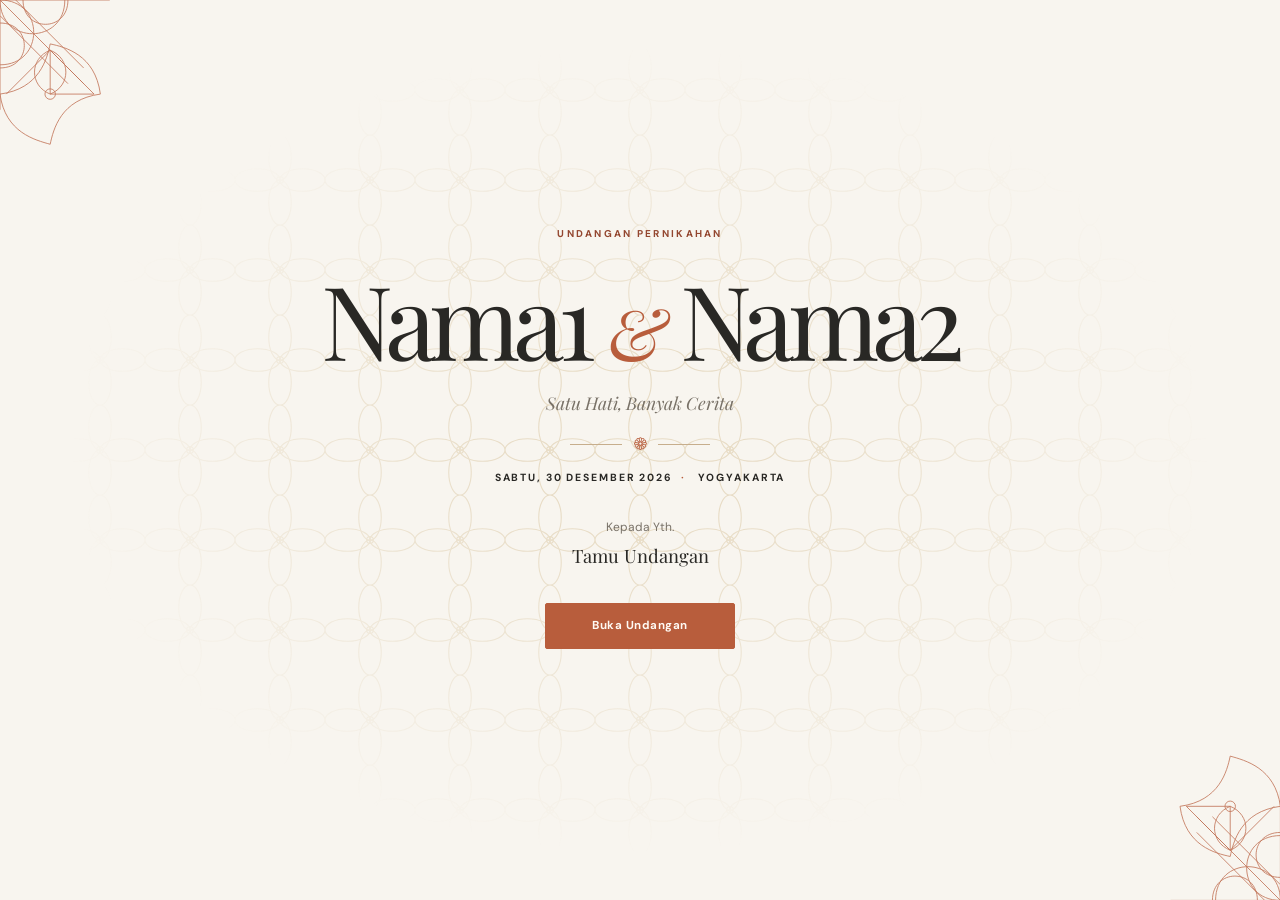
==== main.html @ 9cc74a47 "feat: add cover section layout and styling" ====
<html lang="en">
<head>
    <meta charset="UTF-8">
    <meta name="viewport" content="width=device-width, initial-scale=1.0">
    <title>Nama1 & Nama2 | Undangan Pernikahan</title>

    <link rel="preconnect" href="https://fonts.googleapis.com">
    <link rel="preconnect" href="https://fonts.gstatic.com" crossorigin>
    <link href="https://fonts.googleapis.com/css2?family=DM+Sans:wght@400;500;600;700&family=Playfair+Display:ital,wght@0,400;0,500;0,600;1,400;1,500&display=swap" rel="stylesheet">

    <link href="https://cdn.jsdelivr.net/npm/bootstrap@5.3.3/dist/css/bootstrap.min.css" rel="stylesheet">
    <link href="https://cdn.jsdelivr.net/npm/bootstrap-icons@1.11.3/font/bootstrap-icons.min.css" rel="stylesheet">
    <link href="style.css" rel="stylesheet">
</head>
<body>


    <section class="invitation-cover" id="invitation-cover">
        <div class="cover-bg-fade"></div>
        <span class="cover-ornament cover-ornament--tl"></span>
        <span class="cover-ornament cover-ornament--br"></span>

        <div class="cover-content container text-center">
            <p class="eyebrow cover-eyebrow">UNDANGAN PERNIKAHAN</p>
            <h1 class="cover-title" id="cover-title">Nama1 <span>&amp;</span> Nama2</h1>
            <p class="cover-subtitle">Satu Hati, Banyak Cerita</p>
            <div class="cover-rule"><span></span><i class="bi bi-flower1"></i><span></span></div>
            <p class="cover-date">SABTU, 30 DESEMBER 2026<span>·</span> YOGYAKARTA</p>

            <div class="guest-greeting">
                <span>Kepada Yth.</span>
                <strong id="guest-name">Tamu Undangan</strong>
            </div>
            <button class="btn btn-terracotta btn-open" id="open-invitation" type="button">
                Buka Undangan 
            </button>
        </div>

    </section>


























    
    <script src="https://cdn.jsdelivr.net/npm/bootstrap@5.3.3/dist/js/bootstrap.bundle.min.js"></script>
    <script src="script.js"></script>
</body>
</html>
---- style.css ----
:root {
  --ivory: #f8f5ef;
  --paper: #f1eae0;
  --sand: #dccbb3;
  --sand-dark: #c7ae8c;
  --terracotta: #b85d3c;
  --terracotta-dark: #93462f;
  --olive: #56634b;
  --olive-dark: #344337;
  --charcoal: #292825;
  --muted: #787167;
  --line: rgba(63, 52, 41, .18);
  --serif: "Playfair Display", Georgia, serif;
  --sans: "DM Sans", Arial, sans-serif;
  --page-gutter: clamp(1.25rem, 5vw, 5.5rem);
  --section-space: clamp(5rem, 9vw, 9rem);
  --ease: cubic-bezier(.22, .61, .36, 1);
}


*, *::before, *::after { 
    box-sizing: border-box; 
    margin: 0; 
}

html { 
    scroll-behavior: smooth; 
    scroll-padding-top: 92px; 
}

body { 
    background: var(--ivory); 
    color: var(--charcoal); 
    font-family: var(--sans); 
    font-size: 15px; 
    line-height: 1.7; 
    -webkit-font-smoothing: antialiased; 
    /* overflow: hidden; */
}

img { 
    display: block; 
    max-width: 100%; 
}

a { 
    color: inherit; 
}

button, input, select, textarea { 
    font: inherit; 
}

::selection { 
    background: var(--terracotta); 
    color: white; 
    /* #f6f1e7 */
}

.skip-link { 
    position: fixed; 
    z-index: 9999; 
    top: 8px; 
    left: 8px; 
    padding: .6rem 1rem; 
    background: var(--charcoal); 
    color: #fff; 
    transform: translateY(-150%); 
}

.skip-link:focus { 
    transform: translateY(0); 
}





/* Shared typography and small details */
.eyebrow { 
    display: flex; 
    align-items: center; 
    gap: .7rem; 
    margin: 0 0 1.25rem; 
    color: var(--terracotta-dark); 
    font-size: .63rem; 
    font-weight: 700; 
    letter-spacing: .19em; 
    line-height: 1.5; 
}



/* ========== hiasan ========== */
.cover-bg-fade {
  position: absolute;
  top: 5%;
  left: 5%;
  width: 90%;
  height: 90%;

  background-image: url("data:image/svg+xml,%3Csvg xmlns='http://www.w3.org/2000/svg' width='80' height='80' fill='none' stroke='%23B8924A' stroke-width='1'%3E%3Cellipse cx='40' cy='20' rx='10' ry='20'/%3E%3Cellipse cx='40' cy='60' rx='10' ry='20'/%3E%3Cellipse cx='20' cy='40' rx='20' ry='10'/%3E%3Cellipse cx='60' cy='40' rx='20' ry='10'/%3E%3Ccircle cx='40' cy='40' r='3'/%3E%3C/svg%3E");
  background-repeat: repeat;       
  background-size: 90px auto;     
  background-position: center;
  
  opacity: 0.25;                  

  -webkit-mask-image: radial-gradient(ellipse farthest-side at center, black 20%, rgba(0, 0, 0, 0.7) 50%, transparent 100%);
  mask-image: radial-gradient(ellipse farthest-side at center, black 20%, rgba(0, 0, 0, 0.7) 50%, transparent 100%);

  pointer-events: none;
  z-index: 0;
}

.cover-ornament { 
    position: absolute; 
    width: clamp(120px, 18vw, 250px); 
    aspect-ratio: 1; opacity: .83;
    pointer-events: none; 
    background-image: url("data:image/svg+xml,%3Csvg xmlns='http://www.w3.org/2000/svg' width='220' height='220' viewBox='0 0 220 220' fill='none' stroke='%23b85d3c' stroke-width='.8'%3E%3Cpath d='M0 0h105M0 0v105M0 0c0 43 62 43 62 0M0 0c43 0 43 62 0 62M0 22c31 0 31 43 0 43M22 0c0 31 43 31 43 0M0 0l80 80M15 0l65 65M0 15l65 65'/%3E%3Cpath d='M0 90c38-5 45-34 48-48 14 3 43 10 48 48-38 5-45 34-48 48C34 134 5 127 0 90Z'/%3E%3Cpath d='M48 48v42M48 90h42M48 48l42 42M48 48L6 90M48 48c-20 8-20 34 0 42 20-8 20-34 0-42Z'/%3E%3Ccircle cx='48' cy='90' r='5'/%3E%3C/svg%3E"); 
    background-repeat: no-repeat; 
    background-size: contain; 
}

.cover-ornament--tl { 
    top: 0; 
    left: 0; 
}

.cover-ornament--br { 
    right: 0; 
    bottom: 0; 
    transform: rotate(180deg); 
}



/* =========== Cover ==========  */
.invitation-cover { 
    position: fixed; 
    z-index: 2000; 
    inset: 0; 
    display: flex; 
    flex-direction: column; 
    justify-content: center; 
    min-height: 100svh; 
    padding: 4rem 1.5rem 5.5rem; 
    overflow: hidden; 
    background: var(--ivory); 
    transition: opacity .85s var(--ease), visibility .85s var(--ease), transform 1s var(--ease); 
}

.invitation-cover.leaving { 
    opacity: 0; 
    visibility: hidden; 
    transform: scale(1.025); 
    pointer-events: none; 
}

.cover-content { 
    position: relative; 
    z-index: 2; 
    max-width: 760px; 
    animation: cover-arrive 1s var(--ease) both; 
}

@keyframes cover-arrive { 
    from { 
        opacity: 0; 
        transform: translateY(18px); 
    } to { 
        opacity: 1; 
        transform: translateY(0); 
    } 
}

.cover-eyebrow { 
    justify-content: center; 
    margin-bottom: 1.6rem; 
    font-size: .62rem; 
    letter-spacing: .23em; 
}

.cover-title { 
    margin: 0; 
    color: var(--charcoal); 
    font-family: var(--serif); 
    font-size: clamp(3.3rem, 8vw, 6.6rem); 
    font-weight: 400; 
    letter-spacing: -.065em; 
    line-height: 1.02; 
}

.cover-title span { 
    color: var(--terracotta); 
    font-size: .7em; 
    font-style: italic; 
}

.cover-subtitle { 
    margin: 1.05rem 0 1.25rem; 
    color: var(--muted); 
    font-family: var(--serif); 
    font-size: 1.1rem; 
    font-style: italic; 
}

.cover-rule { 
    display: flex; 
    align-items: center; 
    justify-content: center; 
    gap: .7rem; 
    margin-bottom: 1.1rem; 
    color: var(--terracotta); 
}

.cover-rule span { 
    width: 3.25rem; 
    height: 1px; 
    background: var(--sand-dark); 
}

.cover-rule i { 
    font-size: .8rem; 
    font-style: normal; 
}

.cover-date { 
    margin-bottom: 1.9rem; 
    color: var(--charcoal); 
    font-size: .65rem; 
    font-weight: 700; 
    letter-spacing: .18em; 
}

.cover-date span { 
    margin-inline: .5rem; 
    color: var(--terracotta); 
}

.guest-greeting { 
    display: flex; 
    flex-direction: column; 
    gap: .15rem; 
    margin-bottom: 2rem; 
    color: var(--muted); 
    font-size: .75rem; 
}

.guest-greeting strong { 
    color: var(--charcoal); 
    font-family: var(--serif); 
    font-size: 1.15rem; 
    font-weight: 400; 
}

.btn-terracotta { 
    border: 1px solid var(--terracotta); 
    border-radius: 2px; 
    padding: .85rem 1.35rem; 
    background: var(--terracotta); 
    color: #fffaf4; font-size: .72rem; 
    font-weight: 700; letter-spacing: .045em; 
    transition: background .25s ease, border-color .25s ease, transform .25s ease; 
}

.btn-terracotta:hover, .btn-terracotta:focus-visible { 
    border-color: var(--terracotta-dark); 
    background: var(--terracotta-dark); 
    color: #fff; 
    transform: translateY(-2px); 
}

.btn-open { 
    min-width: 190px; 
}
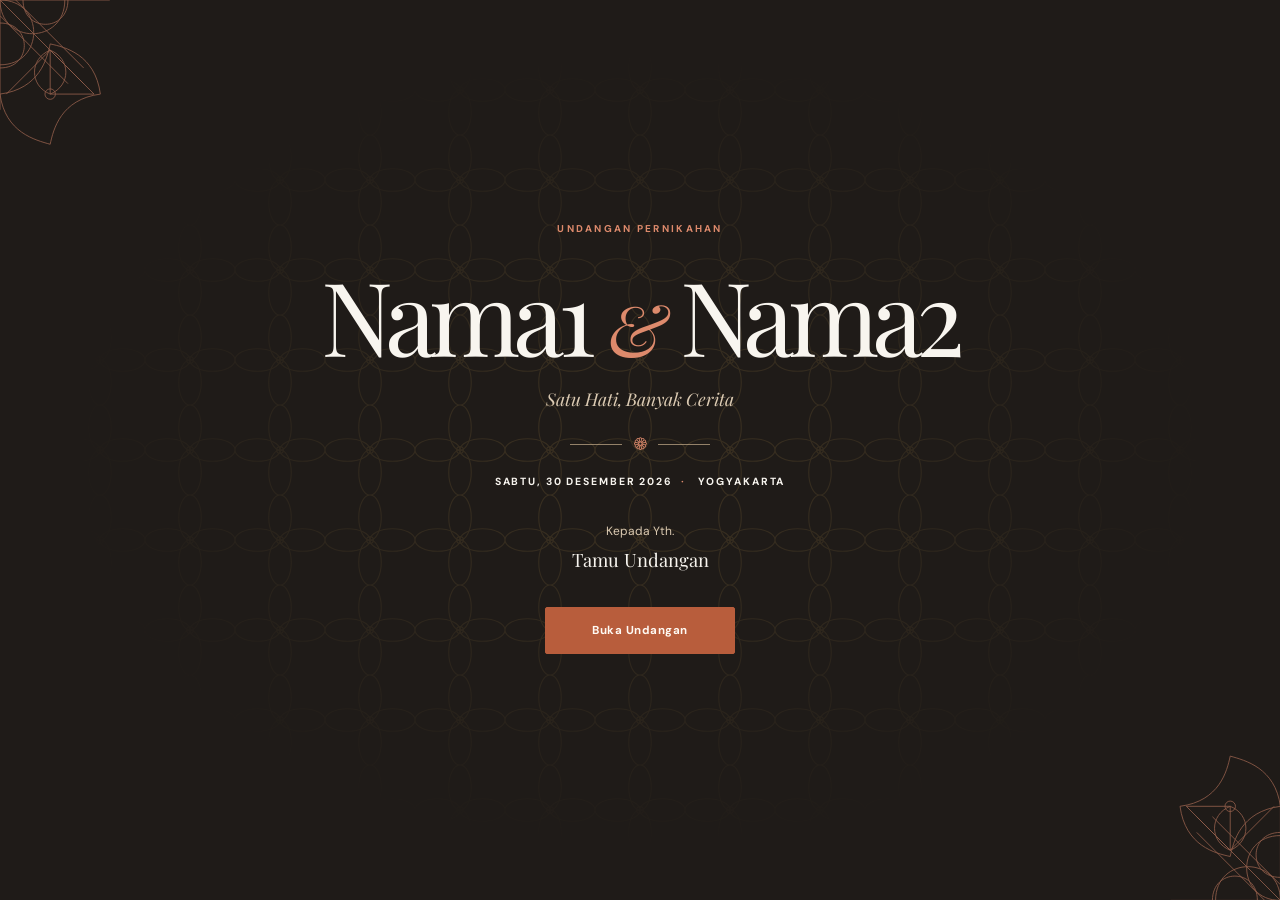
==== commit 88590bdb: "style(cover): update color scheme to dark brown and fix contrast" ====
--- a/main.html
+++ b/main.html
@@ -1,4 +1,5 @@
-<html lang="en">
+<!DOCTYPE html>
+<html lang="id">
 <head>
     <meta charset="UTF-8">
     <meta name="viewport" content="width=device-width, initial-scale=1.0">
@@ -32,7 +33,7 @@
                 <strong id="guest-name">Tamu Undangan</strong>
             </div>
             <button class="btn btn-terracotta btn-open" id="open-invitation" type="button">
-                Buka Undangan 
+                Buka Undangan
             </button>
         </div>
 
@@ -41,29 +42,6 @@
 
 
 
-
-
-
-
-
-
-
-
-
-
-
-
-
-
-
-
-
-
-
-
-
-
-    
     <script src="https://cdn.jsdelivr.net/npm/bootstrap@5.3.3/dist/js/bootstrap.bundle.min.js"></script>
     <script src="script.js"></script>
 </body>
--- a/style.css
+++ b/style.css
@@ -5,11 +5,14 @@
   --sand-dark: #c7ae8c;
   --terracotta: #b85d3c;
   --terracotta-dark: #93462f;
+  --terracotta-soft: #dd8a6c;
   --olive: #56634b;
   --olive-dark: #344337;
   --charcoal: #292825;
   --muted: #787167;
   --line: rgba(63, 52, 41, .18);
+  --cocoa: #1f1b18;              
+
   --serif: "Playfair Display", Georgia, serif;
   --sans: "DM Sans", Arial, sans-serif;
   --page-gutter: clamp(1.25rem, 5vw, 5.5rem);
@@ -57,26 +60,11 @@
     /* #f6f1e7 */
 }
 
-.skip-link { 
-    position: fixed; 
-    z-index: 9999; 
-    top: 8px; 
-    left: 8px; 
-    padding: .6rem 1rem; 
-    background: var(--charcoal); 
-    color: #fff; 
-    transform: translateY(-150%); 
-}
-
-.skip-link:focus { 
-    transform: translateY(0); 
-}
-
-
-
-
-
-/* Shared typography and small details */
+
+
+
+
+
 .eyebrow { 
     display: flex; 
     align-items: center; 
@@ -89,9 +77,7 @@
     line-height: 1.5; 
 }
 
-
-
-/* ========== hiasan ========== */
+/* =============== hiasan =============== */
 .cover-bg-fade {
   position: absolute;
   top: 5%;
@@ -104,7 +90,7 @@
   background-size: 90px auto;     
   background-position: center;
   
-  opacity: 0.25;                  
+  opacity: 0.16;
 
   -webkit-mask-image: radial-gradient(ellipse farthest-side at center, black 20%, rgba(0, 0, 0, 0.7) 50%, transparent 100%);
   mask-image: radial-gradient(ellipse farthest-side at center, black 20%, rgba(0, 0, 0, 0.7) 50%, transparent 100%);
@@ -116,9 +102,10 @@
 .cover-ornament { 
     position: absolute; 
     width: clamp(120px, 18vw, 250px); 
-    aspect-ratio: 1; opacity: .83;
-    pointer-events: none; 
-    background-image: url("data:image/svg+xml,%3Csvg xmlns='http://www.w3.org/2000/svg' width='220' height='220' viewBox='0 0 220 220' fill='none' stroke='%23b85d3c' stroke-width='.8'%3E%3Cpath d='M0 0h105M0 0v105M0 0c0 43 62 43 62 0M0 0c43 0 43 62 0 62M0 22c31 0 31 43 0 43M22 0c0 31 43 31 43 0M0 0l80 80M15 0l65 65M0 15l65 65'/%3E%3Cpath d='M0 90c38-5 45-34 48-48 14 3 43 10 48 48-38 5-45 34-48 48C34 134 5 127 0 90Z'/%3E%3Cpath d='M48 48v42M48 90h42M48 48l42 42M48 48L6 90M48 48c-20 8-20 34 0 42 20-8 20-34 0-42Z'/%3E%3Ccircle cx='48' cy='90' r='5'/%3E%3C/svg%3E"); 
+    aspect-ratio: 1;
+    opacity: .6;
+    pointer-events: none;
+    background-image: url("data:image/svg+xml,%3Csvg xmlns='http://www.w3.org/2000/svg' width='220' height='220' viewBox='0 0 220 220' fill='none' stroke='%23dd8a6c' stroke-width='.8'%3E%3Cpath d='M0 0h105M0 0v105M0 0c0 43 62 43 62 0M0 0c43 0 43 62 0 62M0 22c31 0 31 43 0 43M22 0c0 31 43 31 43 0M0 0l80 80M15 0l65 65M0 15l65 65'/%3E%3Cpath d='M0 90c38-5 45-34 48-48 14 3 43 10 48 48-38 5-45 34-48 48C34 134 5 127 0 90Z'/%3E%3Cpath d='M48 48v42M48 90h42M48 48l42 42M48 48L6 90M48 48c-20 8-20 34 0 42 20-8 20-34 0-42Z'/%3E%3Ccircle cx='48' cy='90' r='5'/%3E%3C/svg%3E");
     background-repeat: no-repeat; 
     background-size: contain; 
 }
@@ -136,7 +123,7 @@
 
 
 
-/* =========== Cover ==========  */
+/* ================ Cover ===============  */
 .invitation-cover { 
     position: fixed; 
     z-index: 2000; 
@@ -147,7 +134,8 @@
     min-height: 100svh; 
     padding: 4rem 1.5rem 5.5rem; 
     overflow: hidden; 
-    background: var(--ivory); 
+    background: var(--cocoa);   /* var(--ivory) */
+    color: var(--ivory);
     transition: opacity .85s var(--ease), visibility .85s var(--ease), transform 1s var(--ease); 
 }
 
@@ -178,13 +166,14 @@
 .cover-eyebrow { 
     justify-content: center; 
     margin-bottom: 1.6rem; 
+    color: var(--terracotta-soft);   /* var(--terracotta-dark) */
     font-size: .62rem; 
     letter-spacing: .23em; 
 }
 
 .cover-title { 
     margin: 0; 
-    color: var(--charcoal); 
+    color: var(--ivory);   /* var(--charcoal) */
     font-family: var(--serif); 
     font-size: clamp(3.3rem, 8vw, 6.6rem); 
     font-weight: 400; 
@@ -193,14 +182,14 @@
 }
 
 .cover-title span { 
-    color: var(--terracotta); 
+    color: var(--terracotta-soft);   /* var(--terracotta) */
     font-size: .7em; 
     font-style: italic; 
 }
 
 .cover-subtitle { 
     margin: 1.05rem 0 1.25rem; 
-    color: var(--muted); 
+    color: var(--sand);   /* var(--muted) */
     font-family: var(--serif); 
     font-size: 1.1rem; 
     font-style: italic; 
@@ -212,13 +201,14 @@
     justify-content: center; 
     gap: .7rem; 
     margin-bottom: 1.1rem; 
-    color: var(--terracotta); 
+    color: var(--terracotta-soft); /* var(--terracotta) */
 }
 
 .cover-rule span { 
     width: 3.25rem; 
     height: 1px; 
     background: var(--sand-dark); 
+    opacity: .7;
 }
 
 .cover-rule i { 
@@ -228,7 +218,7 @@
 
 .cover-date { 
     margin-bottom: 1.9rem; 
-    color: var(--charcoal); 
+    color: var(--ivory);   /* var(--charcoal) */
     font-size: .65rem; 
     font-weight: 700; 
     letter-spacing: .18em; 
@@ -236,7 +226,7 @@
 
 .cover-date span { 
     margin-inline: .5rem; 
-    color: var(--terracotta); 
+    color: var(--terracotta-soft); 
 }
 
 .guest-greeting { 
@@ -244,12 +234,12 @@
     flex-direction: column; 
     gap: .15rem; 
     margin-bottom: 2rem; 
-    color: var(--muted); 
+    color: var(--sand);   /* var(--muted) */
     font-size: .75rem; 
 }
 
 .guest-greeting strong { 
-    color: var(--charcoal); 
+    color: var(--ivory);   /* var(--charcoal) */
     font-family: var(--serif); 
     font-size: 1.15rem; 
     font-weight: 400; 
@@ -260,21 +250,25 @@
     border-radius: 2px; 
     padding: .85rem 1.35rem; 
     background: var(--terracotta); 
-    color: #fffaf4; font-size: .72rem; 
-    font-weight: 700; letter-spacing: .045em; 
-    transition: background .25s ease, border-color .25s ease, transform .25s ease; 
+    color: #fffaf4; 
+    font-size: .72rem; 
+    font-weight: 700; 
+    letter-spacing: .045em; 
+    transition: background .25s ease, border-color .25s ease, color .25s ease, transform .25s ease; 
 }
 
 .btn-terracotta:hover, .btn-terracotta:focus-visible { 
-    border-color: var(--terracotta-dark); 
-    background: var(--terracotta-dark); 
-    color: #fff; 
+    border-color: var(--terracotta-soft); /* var(--terracotta-dark) */
+    background: var(--terracotta-soft); /* var(--terracotta-dark) */
+    color: var(--cocoa); /* var(#fff) */
     transform: translateY(-2px); 
+}
+
+.btn-terracotta:focus-visible {
+    outline: 2px solid var(--sand);
+    outline-offset: 3px;
 }
 
 .btn-open { 
     min-width: 190px; 
-}
-
-
-
+}
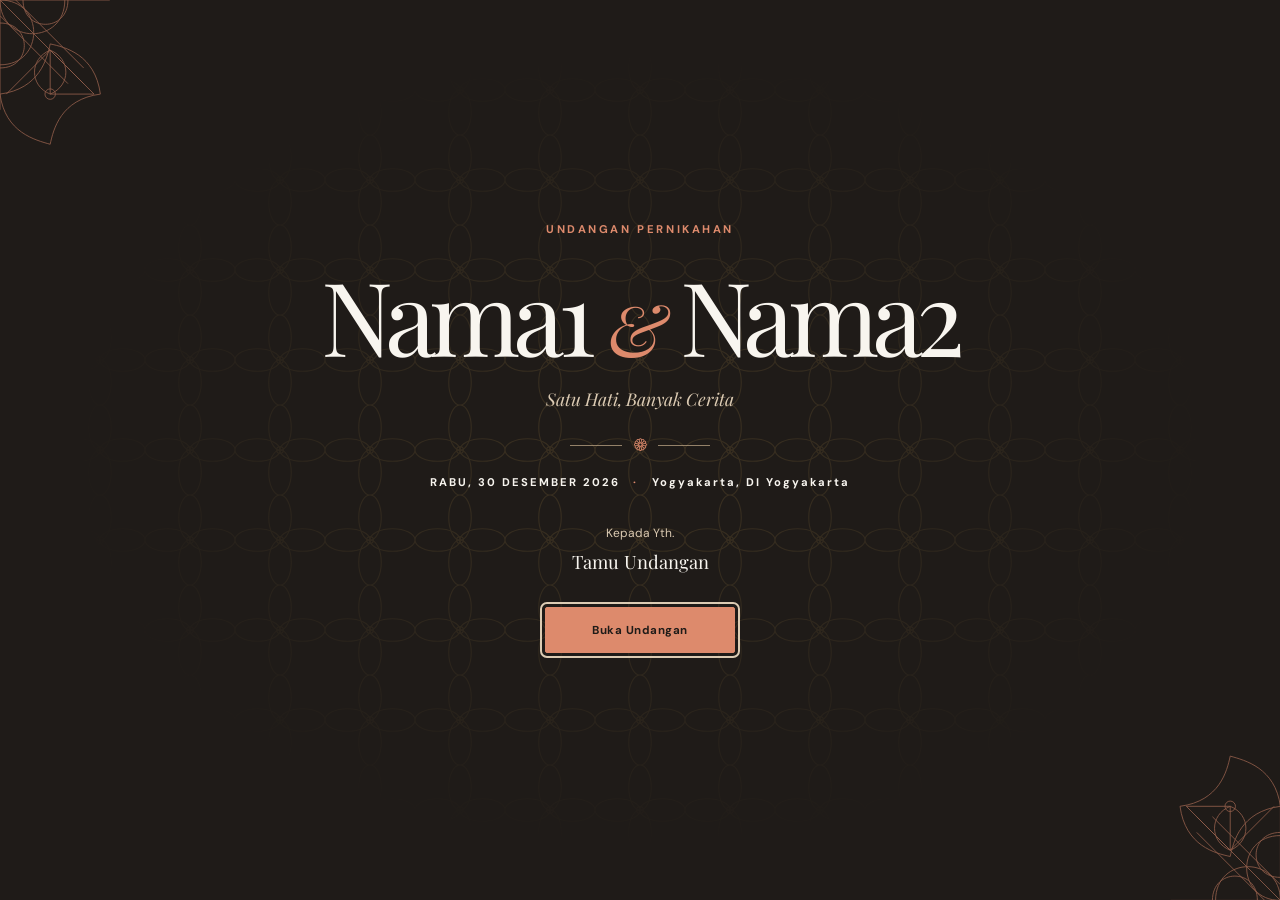
==== commit 48b37c9f: "feat: implement hero section, offcanvas nav, and dynamic JS config" ====
--- a/main.html
+++ b/main.html
@@ -3,7 +3,7 @@
 <head>
     <meta charset="UTF-8">
     <meta name="viewport" content="width=device-width, initial-scale=1.0">
-    <title>Nama1 & Nama2 | Undangan Pernikahan</title>
+    <title>Undangan Pernikahan</title>
 
     <link rel="preconnect" href="https://fonts.googleapis.com">
     <link rel="preconnect" href="https://fonts.gstatic.com" crossorigin>
@@ -15,19 +15,27 @@
 </head>
 <body>
 
-
+    <!-- ================= COVER ================= -->
     <section class="invitation-cover" id="invitation-cover">
         <div class="cover-bg-fade"></div>
         <span class="cover-ornament cover-ornament--tl"></span>
         <span class="cover-ornament cover-ornament--br"></span>
 
         <div class="cover-content container text-center">
-            <p class="eyebrow cover-eyebrow">UNDANGAN PERNIKAHAN</p>
-            <h1 class="cover-title" id="cover-title">Nama1 <span>&amp;</span> Nama2</h1>
-            <p class="cover-subtitle">Satu Hati, Banyak Cerita</p>
+            <p class="eyebrow cover-eyebrow" data-config="invitation.coverEyebrow">UNDANGAN PERNIKAHAN</p>
+            <h1 class="cover-title" id="cover-title">
+                <span class="partner-name" data-config="couple.partnerOne.nickname">Nama1</span>
+                <span class="name-ampersand">&amp;</span>
+                <span class="partner-name" data-config="couple.partnerTwo.nickname">Nama2</span>
+            </h1>
+            <p class="cover-subtitle" data-config="invitation.tagline">Satu Hati, Banyak Cerita</p>
             <div class="cover-rule"><span></span><i class="bi bi-flower1"></i><span></span></div>
-            <p class="cover-date">SABTU, 30 DESEMBER 2026<span>·</span> YOGYAKARTA</p>
-
+            <p class="cover-date">
+                <span class="cover-date-value" data-config="wedding.dateLong">DAY, DATE MONTH YEAR</span>
+                <span class="cover-date-separator">·</span>
+                <span class="cover-date-value" data-config="venue.cityProvince">Yogyakarta, DI Yogyakarta</span>
+            </p>
+            
             <div class="guest-greeting">
                 <span>Kepada Yth.</span>
                 <strong id="guest-name">Tamu Undangan</strong>
@@ -36,10 +44,66 @@
                 Buka Undangan
             </button>
         </div>
-
     </section>
 
 
+    <!-- ================= NAVIGASI ================= -->
+    <header class="site-nav" id="site-nav" inert>
+        <nav class="container d-flex justify-content-between align-items-center" aria-label="Navigasi utama">
+            <a class="nav-brand" href="#hero" data-scroll id="nav-brand" aria-label="Kembali ke halaman utama">
+                <span id="nav-initial-one">N</span>
+                <span class="nav-brand-ampersand">&amp;</span>
+                <span id="nav-initial-two">N</span>
+            </a>
+            <button class="btn-menu" type="button" data-bs-toggle="offcanvas" data-bs-target="#menu" aria-controls="menu">
+                MENU
+            </button>
+        </nav>
+    </header>
+
+    <div class="offcanvas offcanvas-end" tabindex="-1" id="menu" aria-labelledby="menu-label">
+        <div class="offcanvas-header">
+            <h2 class="offcanvas-title" id="menu-label">Menu</h2>
+            <button type="button" class="btn-close" data-bs-dismiss="offcanvas" aria-label="Tutup menu"></button>
+        </div>
+        <div class="offcanvas-body">
+            <ul class="menu-list">
+                <li><a href="#mempelai" data-scroll>Mempelai</a></li>
+                <li><a href="#cerita" data-scroll>Cerita Kami</a></li>
+                <li><a href="#acara" data-scroll>Acara</a></li>
+                <li><a href="#galeri" data-scroll>Galeri</a></li>
+                <li><a href="#rsvp" data-scroll>Konfirmasi Hadir</a></li>
+                <li><a href="#ucapan" data-scroll>Ucapan &amp; Doa</a></li>
+                <li><a href="#hadiah" data-scroll>Hadiah</a></li>
+            </ul>
+        </div>
+    </div>
+
+
+    <!-- ================= HERO ================= -->
+    <main id="main" inert>
+        <section class="hero" id="hero">
+            <div class="hero-bg-fade"></div>
+
+            <div class="hero-inner">
+                <p class="eyebrow hero-eyebrow hero-fade" data-config="invitation.heroEyebrow">KAMI MENGUNDANG ANDA KE PERNIKAHAN</p>
+
+                <h1 class="hero-names" id="hero-title" tabindex="-1">
+                    <span class="hero-line hero-line--first">
+                        <span data-config="couple.partnerOne.nickname">Nama1</span>
+                    </span>
+                    <span class="hero-ampersand">&amp;</span>
+                    <span class="hero-line hero-line--second">
+                        <span data-config="couple.partnerTwo.nickname">Nama2</span>
+                    </span>
+                </h1>
+
+                <p class="hero-date hero-fade" data-config="wedding.dateLong">DAY, DATE MONTH YEAR</p>
+                <p class="hero-place hero-fade" data-config="venue.cityProvince">Yogyakarta, DI Yogyakarta</p>
+                <div class="hero-divider hero-fade" aria-hidden="true"></div>
+            </div>
+        </section>
+    </main>
 
 
     <script src="https://cdn.jsdelivr.net/npm/bootstrap@5.3.3/dist/js/bootstrap.bundle.min.js"></script>
--- a/style.css
+++ b/style.css
@@ -1,23 +1,28 @@
 :root {
-  --ivory: #f8f5ef;
-  --paper: #f1eae0;
-  --sand: #dccbb3;
-  --sand-dark: #c7ae8c;
-  --terracotta: #b85d3c;
-  --terracotta-dark: #93462f;
-  --terracotta-soft: #dd8a6c;
-  --olive: #56634b;
-  --olive-dark: #344337;
-  --charcoal: #292825;
-  --muted: #787167;
-  --line: rgba(63, 52, 41, .18);
-  --cocoa: #1f1b18;              
-
-  --serif: "Playfair Display", Georgia, serif;
-  --sans: "DM Sans", Arial, sans-serif;
-  --page-gutter: clamp(1.25rem, 5vw, 5.5rem);
-  --section-space: clamp(5rem, 9vw, 9rem);
-  --ease: cubic-bezier(.22, .61, .36, 1);
+    --ivory: #f8f5ef;
+    --paper: #f1eae0;
+    --sand: #dccbb3;
+    --sand-dark: #c7ae8c;
+    --terracotta: #b85d3c;
+    --terracotta-dark: #93462f;
+    --terracotta-soft: #dd8a6c;
+    --olive: #56634b;
+    --olive-dark: #344337;
+    --charcoal: #292825;
+    --muted: #787167;
+    --line: rgba(63, 52, 41, .18);
+    --cocoa: #1f1b18;              
+
+    --serif: "Playfair Display", Georgia, serif;
+    --sans: "DM Sans", Arial, sans-serif;
+    --page-gutter: clamp(1.25rem, 5vw, 5.5rem);
+    --section-space: clamp(5rem, 9vw, 9rem);
+    --ease: cubic-bezier(.22, .61, .36, 1);
+    --ease-lift: cubic-bezier(.77, 0, .18, 1);
+
+    --ornament-corner: url("data:image/svg+xml,%3Csvg xmlns='http://www.w3.org/2000/svg' width='220' height='220' viewBox='0 0 220 220' fill='none' stroke='%23dd8a6c' stroke-width='.8'%3E%3Cpath d='M0 0h105M0 0v105M0 0c0 43 62 43 62 0M0 0c43 0 43 62 0 62M0 22c31 0 31 43 0 43M22 0c0 31 43 31 43 0M0 0l80 80M15 0l65 65M0 15l65 65'/%3E%3Cpath d='M0 90c38-5 45-34 48-48 14 3 43 10 48 48-38 5-45 34-48 48C34 134 5 127 0 90Z'/%3E%3Cpath d='M48 48v42M48 90h42M48 48l42 42M48 48L6 90M48 48c-20 8-20 34 0 42 20-8 20-34 0-42Z'/%3E%3Ccircle cx='48' cy='90' r='5'/%3E%3C/svg%3E");
+    --bg-pattern-center: url("data:image/svg+xml,%3Csvg xmlns='http://www.w3.org/2000/svg' width='80' height='80' fill='none' stroke='%23B8924A' stroke-width='1'%3E%3Cellipse cx='40' cy='20' rx='10' ry='20'/%3E%3Cellipse cx='40' cy='60' rx='10' ry='20'/%3E%3Cellipse cx='20' cy='40' rx='20' ry='10'/%3E%3Cellipse cx='60' cy='40' rx='20' ry='10'/%3E%3Ccircle cx='40' cy='40' r='3'/%3E%3C/svg%3E");
+    --rebung: url("data:image/svg+xml,%3Csvg xmlns='http://www.w3.org/2000/svg' width='20' height='16' fill='none' stroke='%23B8924A' stroke-width='1'%3E%3Cpath d='M0 15.5 L10 .5 L20 15.5 M5 15.5 L10 8 L15 15.5'/%3E%3C/svg%3E");
 }
 
 
@@ -38,7 +43,10 @@
     font-size: 15px; 
     line-height: 1.7; 
     -webkit-font-smoothing: antialiased; 
-    /* overflow: hidden; */
+}
+
+body.is-locked { 
+    overflow: hidden; 
 }
 
 img { 
@@ -58,6 +66,11 @@
     background: var(--terracotta); 
     color: white; 
     /* #f6f1e7 */
+}
+
+:focus-visible { 
+    outline: 2px solid var(--terracotta); 
+    outline-offset: 3px; 
 }
 
 
@@ -71,7 +84,7 @@
     gap: .7rem; 
     margin: 0 0 1.25rem; 
     color: var(--terracotta-dark); 
-    font-size: .63rem; 
+    font-size: .7rem; 
     font-weight: 700; 
     letter-spacing: .19em; 
     line-height: 1.5; 
@@ -79,24 +92,24 @@
 
 /* =============== hiasan =============== */
 .cover-bg-fade {
-  position: absolute;
-  top: 5%;
-  left: 5%;
-  width: 90%;
-  height: 90%;
-
-  background-image: url("data:image/svg+xml,%3Csvg xmlns='http://www.w3.org/2000/svg' width='80' height='80' fill='none' stroke='%23B8924A' stroke-width='1'%3E%3Cellipse cx='40' cy='20' rx='10' ry='20'/%3E%3Cellipse cx='40' cy='60' rx='10' ry='20'/%3E%3Cellipse cx='20' cy='40' rx='20' ry='10'/%3E%3Cellipse cx='60' cy='40' rx='20' ry='10'/%3E%3Ccircle cx='40' cy='40' r='3'/%3E%3C/svg%3E");
-  background-repeat: repeat;       
-  background-size: 90px auto;     
-  background-position: center;
-  
-  opacity: 0.16;
-
-  -webkit-mask-image: radial-gradient(ellipse farthest-side at center, black 20%, rgba(0, 0, 0, 0.7) 50%, transparent 100%);
-  mask-image: radial-gradient(ellipse farthest-side at center, black 20%, rgba(0, 0, 0, 0.7) 50%, transparent 100%);
-
-  pointer-events: none;
-  z-index: 0;
+    position: absolute;
+    top: 5%;
+    left: 5%;
+    width: 90%;
+    height: 90%;
+
+    background-image: var(--bg-pattern-center);
+    background-repeat: repeat;       
+    background-size: 90px auto;     
+    background-position: center;
+    
+    opacity: 0.16;
+
+    -webkit-mask-image: radial-gradient(ellipse farthest-side at center, black 20%, rgba(0, 0, 0, 0.7) 50%, transparent 100%);
+    mask-image: radial-gradient(ellipse farthest-side at center, black 20%, rgba(0, 0, 0, 0.7) 50%, transparent 100%);
+
+    pointer-events: none;
+    z-index: 0;
 }
 
 .cover-ornament { 
@@ -105,7 +118,7 @@
     aspect-ratio: 1;
     opacity: .6;
     pointer-events: none;
-    background-image: url("data:image/svg+xml,%3Csvg xmlns='http://www.w3.org/2000/svg' width='220' height='220' viewBox='0 0 220 220' fill='none' stroke='%23dd8a6c' stroke-width='.8'%3E%3Cpath d='M0 0h105M0 0v105M0 0c0 43 62 43 62 0M0 0c43 0 43 62 0 62M0 22c31 0 31 43 0 43M22 0c0 31 43 31 43 0M0 0l80 80M15 0l65 65M0 15l65 65'/%3E%3Cpath d='M0 90c38-5 45-34 48-48 14 3 43 10 48 48-38 5-45 34-48 48C34 134 5 127 0 90Z'/%3E%3Cpath d='M48 48v42M48 90h42M48 48l42 42M48 48L6 90M48 48c-20 8-20 34 0 42 20-8 20-34 0-42Z'/%3E%3Ccircle cx='48' cy='90' r='5'/%3E%3C/svg%3E");
+    background-image: var(--ornament-corner);
     background-repeat: no-repeat; 
     background-size: contain; 
 }
@@ -136,14 +149,17 @@
     overflow: hidden; 
     background: var(--cocoa);   /* var(--ivory) */
     color: var(--ivory);
-    transition: opacity .85s var(--ease), visibility .85s var(--ease), transform 1s var(--ease); 
+}
+
+.invitation-cover[hidden] { 
+    display: none; 
 }
 
 .invitation-cover.leaving { 
-    opacity: 0; 
     visibility: hidden; 
-    transform: scale(1.025); 
+    transform: translateY(-100%); 
     pointer-events: none; 
+    transition: transform 1.2s var(--ease-lift), visibility 0s linear 1.2s; 
 }
 
 .cover-content { 
@@ -167,7 +183,7 @@
     justify-content: center; 
     margin-bottom: 1.6rem; 
     color: var(--terracotta-soft);   /* var(--terracotta-dark) */
-    font-size: .62rem; 
+    font-size: .7rem; 
     letter-spacing: .23em; 
 }
 
@@ -181,7 +197,7 @@
     line-height: 1.02; 
 }
 
-.cover-title span { 
+.cover-title .name-ampersand { 
     color: var(--terracotta-soft);   /* var(--terracotta) */
     font-size: .7em; 
     font-style: italic; 
@@ -211,7 +227,7 @@
     opacity: .7;
 }
 
-.cover-rule i { 
+.cover-rule i {
     font-size: .8rem; 
     font-style: normal; 
 }
@@ -219,12 +235,12 @@
 .cover-date { 
     margin-bottom: 1.9rem; 
     color: var(--ivory);   /* var(--charcoal) */
-    font-size: .65rem; 
+    font-size: .7rem;
     font-weight: 700; 
     letter-spacing: .18em; 
 }
 
-.cover-date span { 
+.cover-date .cover-date-separator { 
     margin-inline: .5rem; 
     color: var(--terracotta-soft); 
 }
@@ -271,4 +287,249 @@
 
 .btn-open { 
     min-width: 190px; 
+}
+
+
+
+
+
+/* ================ Navigasi ===============  */
+.site-nav { 
+    position: fixed; 
+    z-index: 1030; 
+    top: 0; 
+    left: 0; 
+    right: 0; 
+    padding: .9rem 0; 
+    transition: background .3s ease, box-shadow .3s ease, opacity .6s ease .9s; 
+}
+
+/* nav baru muncul setelah cover terangkat */
+body:not(.opened) .site-nav { 
+    opacity: 0; 
+    pointer-events: none; 
+}
+
+.site-nav.scrolled { 
+    background: rgba(248, 245, 239, .9); 
+    box-shadow: 0 1px 0 var(--line); 
+    -webkit-backdrop-filter: blur(8px); 
+    backdrop-filter: blur(8px); 
+}
+
+.nav-brand { 
+    color: var(--charcoal); 
+    font-family: var(--serif); 
+    font-size: 1.4rem; 
+    font-style: italic; 
+    letter-spacing: -.02em; 
+    text-decoration: none; 
+}
+
+.nav-brand .nav-brand-ampersand { 
+    color: var(--terracotta); 
+    font-size: .8em; 
+}
+
+.btn-menu { 
+    padding: .35rem 0; 
+    border: 0; 
+    border-bottom: 1px solid var(--terracotta); 
+    background: none; 
+    color: var(--charcoal); 
+    font-size: .65rem; 
+    font-weight: 700; 
+    letter-spacing: .19em; 
+    cursor: pointer; 
+    transition: color .25s ease; 
+}
+
+.btn-menu:hover { 
+    color: var(--terracotta); 
+}
+
+.offcanvas { 
+    background: var(--ivory); 
+}
+
+.offcanvas-title { 
+    font-family: var(--serif); 
+    font-size: 1.6rem; 
+    font-weight: 400; 
+}
+
+.menu-list { 
+    margin: 0; 
+    padding: 0; 
+    list-style: none; 
+}
+
+.menu-list a { 
+    display: block; 
+    padding: .85rem 0; 
+    border-bottom: 1px solid var(--line); 
+    color: var(--charcoal); 
+    font-family: var(--serif); 
+    font-size: 1.45rem; 
+    text-decoration: none; 
+    transition: color .25s ease, padding-left .25s ease; 
+}
+
+.menu-list a:hover { 
+    padding-left: .35rem; 
+    color: var(--terracotta); 
+}
+
+
+
+/* ================ Hero ===============  */
+.hero { 
+    position: relative; 
+    display: flex; 
+    align-items: center; 
+    justify-content: center; 
+    min-height: 100svh; 
+    padding: 6rem var(--page-gutter) 4rem; 
+    overflow: hidden; 
+    text-align: center; 
+}
+
+.hero-bg-fade { 
+    position: absolute; 
+    inset: 0; 
+    background-image: var(--bg-pattern-center); 
+    background-size: 90px auto; 
+    background-position: center; 
+    opacity: .22; 
+    pointer-events: none; 
+    -webkit-mask-image: radial-gradient(ellipse at center, black 10%, transparent 72%); 
+    mask-image: radial-gradient(ellipse at center, black 10%, transparent 72%); 
+}
+
+.hero-inner { 
+    position: relative; 
+    z-index: 1; 
+    width: min(100%, 44rem); 
+    margin-inline: auto; 
+}
+
+.hero-eyebrow { 
+    justify-content: center; 
+    margin-bottom: 1.75rem; 
+}
+
+/* Nama bertingkat: yang pertama di kiri, yang kedua di kanan, simpul di tengah */
+.hero-names { 
+    display: grid; 
+    margin: 0 0 1.9rem; 
+    color: var(--charcoal); 
+    font-family: var(--serif); 
+    font-size: clamp(4rem, 19vw, 9.5rem); 
+    font-style: italic; 
+    font-weight: 400; 
+    letter-spacing: -.05em; 
+    line-height: .95; 
+}
+
+.hero-names:focus { 
+    outline: none; 
+}
+
+.hero-line { 
+    display: block; 
+    padding: 0 .08em .12em; 
+    overflow: hidden; 
+}
+
+.hero-line--first { 
+    justify-self: start;
+    margin-left: -10%;
+}
+
+.hero-line--second { 
+    justify-self: end;
+    margin-right: -10%;
+}
+
+/* nama naik dari bawah garis saat undangan dibuka */
+.hero-line > span { 
+    display: inline-block; 
+    transform: translateY(110%); 
+    transition: transform 1.2s var(--ease) .35s; 
+}
+
+.hero-line--second > span { 
+    transition-delay: .6s; 
+}
+
+.opened .hero-line > span { 
+    transform: translateY(0); 
+}
+
+.hero-ampersand {
+    justify-self: center; 
+    color: var(--terracotta); 
+    font-size: clamp(3rem, 14vw, 7rem);
+    font-weight: 400;
+    line-height: 1;
+
+
+
+    opacity: 0;
+    transform: translateY(110%);
+    transition: transform 0.8s var(--ease) 0.45s;
+    transform: translateY(110%); 
+    transition: transform 1.2s var(--ease) .35s; 
+}
+
+.opened .hero-ampersand {
+    opacity: 1;
+    transform: scale(1) translateY(0);
+}
+
+.hero-date { 
+    margin-bottom: .15rem; 
+    color: var(--charcoal); 
+    font-size: .7rem; 
+    font-weight: 700; 
+    letter-spacing: .18em; 
+}
+
+.hero-place { 
+    margin-bottom: 2.25rem; 
+    color: var(--muted); 
+    font-family: var(--serif); 
+    font-size: 1.1rem; 
+    font-style: italic; 
+}
+
+.hero-divider { 
+    width: 12rem; 
+    height: 16px; 
+    margin-inline: auto; 
+    background: var(--rebung) repeat-x center; 
+}
+
+/* elemen pendukung muncul setelah nama selesai naik */
+.hero-fade { 
+    opacity: 0; 
+    transform: translateY(12px); 
+    transition: opacity .9s var(--ease) 1.2s, transform .9s var(--ease) 1.2s; 
+}
+
+.opened .hero-fade { 
+    opacity: 1; 
+    transform: translateY(0); 
+}
+
+@media (prefers-reduced-motion: reduce) {
+    html { 
+        scroll-behavior: auto; 
+    }
+
+    *, *::before, *::after { 
+        transition-duration: .01ms !important; 
+        transition-delay: 0s !important; 
+        animation-duration: .01ms !important; 
+    }
 }
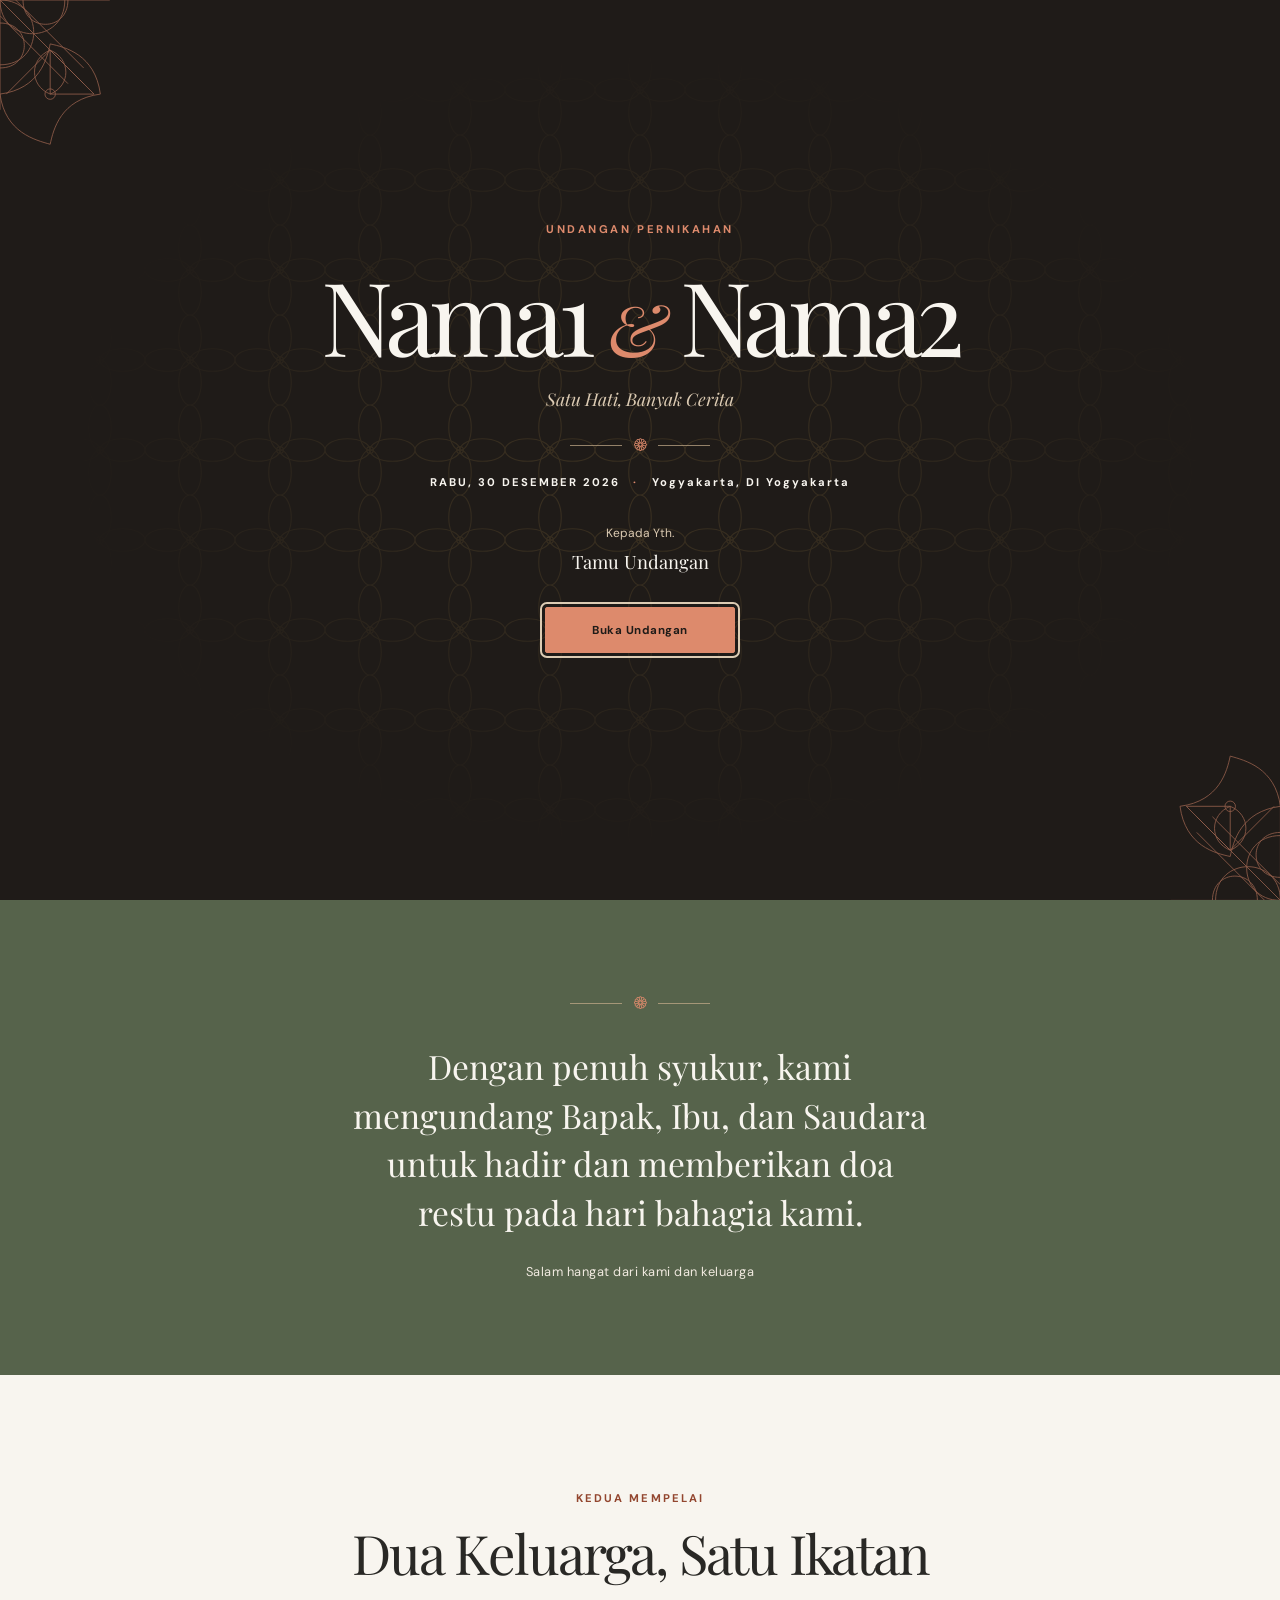
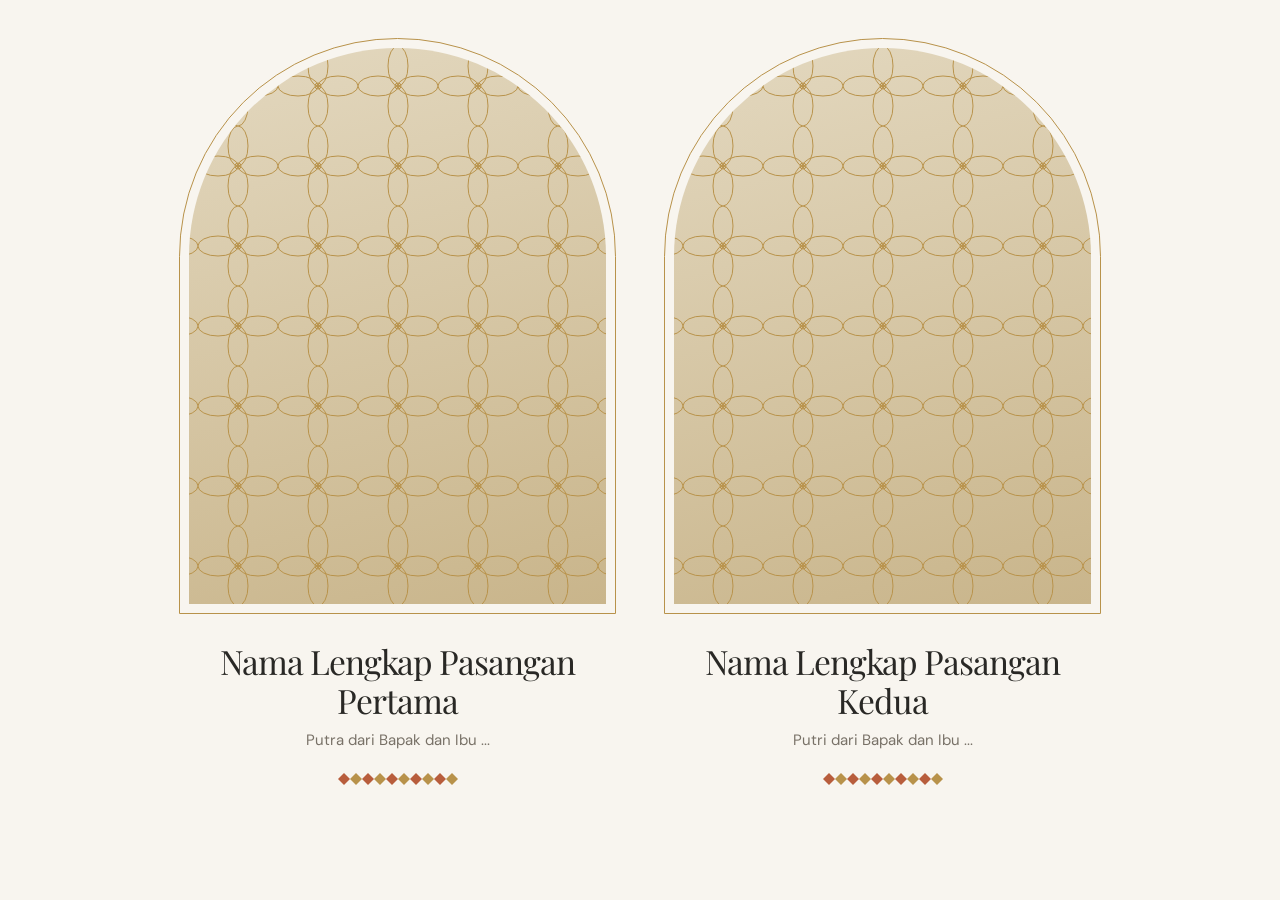
==== commit e1cab5f3: "feat: add opening quote and couple profile section" ====
--- a/main.html
+++ b/main.html
@@ -103,6 +103,49 @@
                 <div class="hero-divider hero-fade" aria-hidden="true"></div>
             </div>
         </section>
+
+
+        <!-- ================= SALAM ================= -->
+        <section class="section-greeting" id="salam">
+            <div class="greeting-inner" data-reveal>
+                <div class="section-rule" aria-hidden="true"><span></span><i class="bi bi-flower1"></i><span></span></div>
+                <p class="greeting-text" data-config="invitation.greetingText">Dengan penuh syukur, kami mengundang Bapak, Ibu, dan Saudara untuk hadir dan memberikan doa restu pada hari bahagia kami.</p>
+                <p class="greeting-sign" data-config="invitation.greetingSign">Salam hangat dari kami dan keluarga</p>
+            </div>
+        </section>
+
+
+        <!-- ================= MEMPELAI ================= -->
+        <section class="section-couple" id="mempelai">
+            <div class="container">
+                <p class="eyebrow section-eyebrow" data-config="invitation.coupleEyebrow" data-reveal>KEDUA MEMPELAI</p>
+                <h2 class="section-title text-center" data-config="invitation.coupleTitle" data-reveal>Dua Keluarga, Satu Ikatan</h2>
+
+                <div class="row g-5 justify-content-center">
+                    <div class="col-10 col-sm-8 col-md-5">
+                        <article class="couple-card text-center" data-reveal>
+                            <div class="arch-frame">
+                                <div class="arch-photo" data-config-photo="couple.partnerOne" role="img" aria-label="Foto mempelai pertama"></div>
+                            </div>
+                            <h3 class="couple-name" data-config="couple.partnerOne.fullName">Nama Lengkap Pasangan Pertama</h3>
+                            <p class="couple-parents" data-config="couple.partnerOne.parents">Putra dari Bapak dan Ibu ...</p>
+                            <div class="ikat-strip" aria-hidden="true"></div>
+                        </article>
+                    </div>
+
+                    <div class="col-10 col-sm-8 col-md-5 mt-md-5">
+                        <article class="couple-card couple-card--second text-center" data-reveal>
+                            <div class="arch-frame">
+                                <div class="arch-photo" data-config-photo="couple.partnerTwo" role="img" aria-label="Foto mempelai kedua"></div>
+                            </div>
+                            <h3 class="couple-name" data-config="couple.partnerTwo.fullName">Nama Lengkap Pasangan Kedua</h3>
+                            <p class="couple-parents" data-config="couple.partnerTwo.parents">Putri dari Bapak dan Ibu ...</p>
+                            <div class="ikat-strip" aria-hidden="true"></div>
+                        </article>
+                    </div>
+                </div>
+            </div>
+        </section>
     </main>
 
 
--- a/style.css
+++ b/style.css
@@ -12,6 +12,7 @@
     --muted: #787167;
     --line: rgba(63, 52, 41, .18);
     --cocoa: #1f1b18;              
+    --gold: #b8924a;
 
     --serif: "Playfair Display", Georgia, serif;
     --sans: "DM Sans", Arial, sans-serif;
@@ -23,6 +24,7 @@
     --ornament-corner: url("data:image/svg+xml,%3Csvg xmlns='http://www.w3.org/2000/svg' width='220' height='220' viewBox='0 0 220 220' fill='none' stroke='%23dd8a6c' stroke-width='.8'%3E%3Cpath d='M0 0h105M0 0v105M0 0c0 43 62 43 62 0M0 0c43 0 43 62 0 62M0 22c31 0 31 43 0 43M22 0c0 31 43 31 43 0M0 0l80 80M15 0l65 65M0 15l65 65'/%3E%3Cpath d='M0 90c38-5 45-34 48-48 14 3 43 10 48 48-38 5-45 34-48 48C34 134 5 127 0 90Z'/%3E%3Cpath d='M48 48v42M48 90h42M48 48l42 42M48 48L6 90M48 48c-20 8-20 34 0 42 20-8 20-34 0-42Z'/%3E%3Ccircle cx='48' cy='90' r='5'/%3E%3C/svg%3E");
     --bg-pattern-center: url("data:image/svg+xml,%3Csvg xmlns='http://www.w3.org/2000/svg' width='80' height='80' fill='none' stroke='%23B8924A' stroke-width='1'%3E%3Cellipse cx='40' cy='20' rx='10' ry='20'/%3E%3Cellipse cx='40' cy='60' rx='10' ry='20'/%3E%3Cellipse cx='20' cy='40' rx='20' ry='10'/%3E%3Cellipse cx='60' cy='40' rx='20' ry='10'/%3E%3Ccircle cx='40' cy='40' r='3'/%3E%3C/svg%3E");
     --rebung: url("data:image/svg+xml,%3Csvg xmlns='http://www.w3.org/2000/svg' width='20' height='16' fill='none' stroke='%23B8924A' stroke-width='1'%3E%3Cpath d='M0 15.5 L10 .5 L20 15.5 M5 15.5 L10 8 L15 15.5'/%3E%3C/svg%3E");
+    --ikat: url("data:image/svg+xml,%3Csvg xmlns='http://www.w3.org/2000/svg' width='24' height='12'%3E%3Cpath d='M0 6 L6 0 L12 6 L6 12Z' fill='%23b85d3c'/%3E%3Cpath d='M12 6 L18 0 L24 6 L18 12Z' fill='%23B8924A'/%3E%3C/svg%3E");
 }
 
 
@@ -418,7 +420,6 @@
     margin-bottom: 1.75rem; 
 }
 
-/* Nama bertingkat: yang pertama di kiri, yang kedua di kanan, simpul di tengah */
 .hero-names { 
     display: grid; 
     margin: 0 0 1.9rem; 
@@ -451,7 +452,6 @@
     margin-right: -10%;
 }
 
-/* nama naik dari bawah garis saat undangan dibuka */
 .hero-line > span { 
     display: inline-block; 
     transform: translateY(110%); 
@@ -473,13 +473,9 @@
     font-weight: 400;
     line-height: 1;
 
-
-
     opacity: 0;
     transform: translateY(110%);
-    transition: transform 0.8s var(--ease) 0.45s;
-    transform: translateY(110%); 
-    transition: transform 1.2s var(--ease) .35s; 
+    transition: opacity .9s var(--ease) .45s, transform 1.2s var(--ease) .35s; 
 }
 
 .opened .hero-ampersand {
@@ -510,7 +506,6 @@
     background: var(--rebung) repeat-x center; 
 }
 
-/* elemen pendukung muncul setelah nama selesai naik */
 .hero-fade { 
     opacity: 0; 
     transform: translateY(12px); 
@@ -521,6 +516,137 @@
     opacity: 1; 
     transform: translateY(0); 
 }
+
+
+
+[data-reveal] { 
+    opacity: 0; 
+    transform: translateY(14px); 
+    transition: opacity .8s var(--ease), transform .8s var(--ease); 
+}
+
+[data-reveal].is-visible { 
+    opacity: 1; 
+    transform: translateY(0); 
+}
+
+.couple-card--second[data-reveal] { 
+    transition-delay: .15s; 
+}
+
+
+
+/* ================ Salam ===============  */
+.section-greeting { 
+    padding: calc(var(--section-space) * .8) var(--page-gutter); 
+    background: var(--olive); 
+    color: var(--ivory); 
+    text-align: center; 
+}
+
+.greeting-inner { 
+    max-width: 42rem; 
+    margin-inline: auto; 
+}
+
+.section-rule { 
+    display: flex; 
+    align-items: center; 
+    justify-content: center; 
+    gap: .7rem; 
+    margin-bottom: 1.75rem; 
+    color: var(--terracotta-soft); 
+}
+
+.section-rule span { 
+    width: 3.25rem; 
+    height: 1px; 
+    background: var(--sand-dark); 
+    opacity: .7; 
+}
+
+.section-rule i { 
+    font-size: .8rem; 
+}
+
+.greeting-text { 
+    margin: 0 auto 1.5rem; 
+    font-family: var(--serif); 
+    font-size: clamp(1.5rem, 4vw, 2.1rem); 
+    line-height: 1.45; 
+    text-wrap: balance; 
+}
+
+.greeting-sign { 
+    margin: 0; 
+    color: var(--paper); 
+    font-size: .8rem; 
+    letter-spacing: .04em; 
+}
+
+
+
+/* ================ Mempelai ===============  */
+.section-couple { 
+    padding: var(--section-space) 0; 
+}
+
+.section-eyebrow { 
+    justify-content: center; 
+    margin-bottom: 1rem; 
+}
+
+.section-title { 
+    margin: 0 auto 3.5rem; 
+    color: var(--charcoal); 
+    font-family: var(--serif); 
+    font-size: clamp(2.2rem, 6vw, 3.4rem); 
+    font-weight: 400; 
+    letter-spacing: -.04em; 
+    line-height: 1.1; 
+}
+
+.arch-frame { 
+    padding: 9px; 
+    margin-bottom: 1.75rem; 
+    border: 1px solid var(--gold); 
+    border-radius: 999px 999px 0 0; 
+}
+
+.arch-photo { 
+    --img: none; 
+    aspect-ratio: 3 / 4; 
+    border-radius: 999px 999px 0 0; 
+    background-image: var(--img), var(--bg-pattern-center), linear-gradient(165deg, #e3d8bf, #c9b58b); 
+    background-size: cover, 80px 80px, cover; 
+    background-repeat: no-repeat, repeat, no-repeat; 
+    background-position: center; 
+}
+
+.couple-name { 
+    margin-bottom: .5rem; 
+    font-family: var(--serif); 
+    font-size: clamp(1.7rem, 3.2vw, 2.1rem); 
+    font-weight: 400; 
+    letter-spacing: -.03em; 
+    line-height: 1.15; 
+}
+
+.couple-parents { 
+    max-width: 22rem; 
+    margin: 0 auto 1.25rem; 
+    color: var(--muted); 
+    text-wrap: balance; 
+}
+
+.ikat-strip { 
+    width: 7.5rem; 
+    height: 12px; 
+    margin-inline: auto; 
+    background: var(--ikat) repeat-x center; 
+}
+
+
 
 @media (prefers-reduced-motion: reduce) {
     html { 
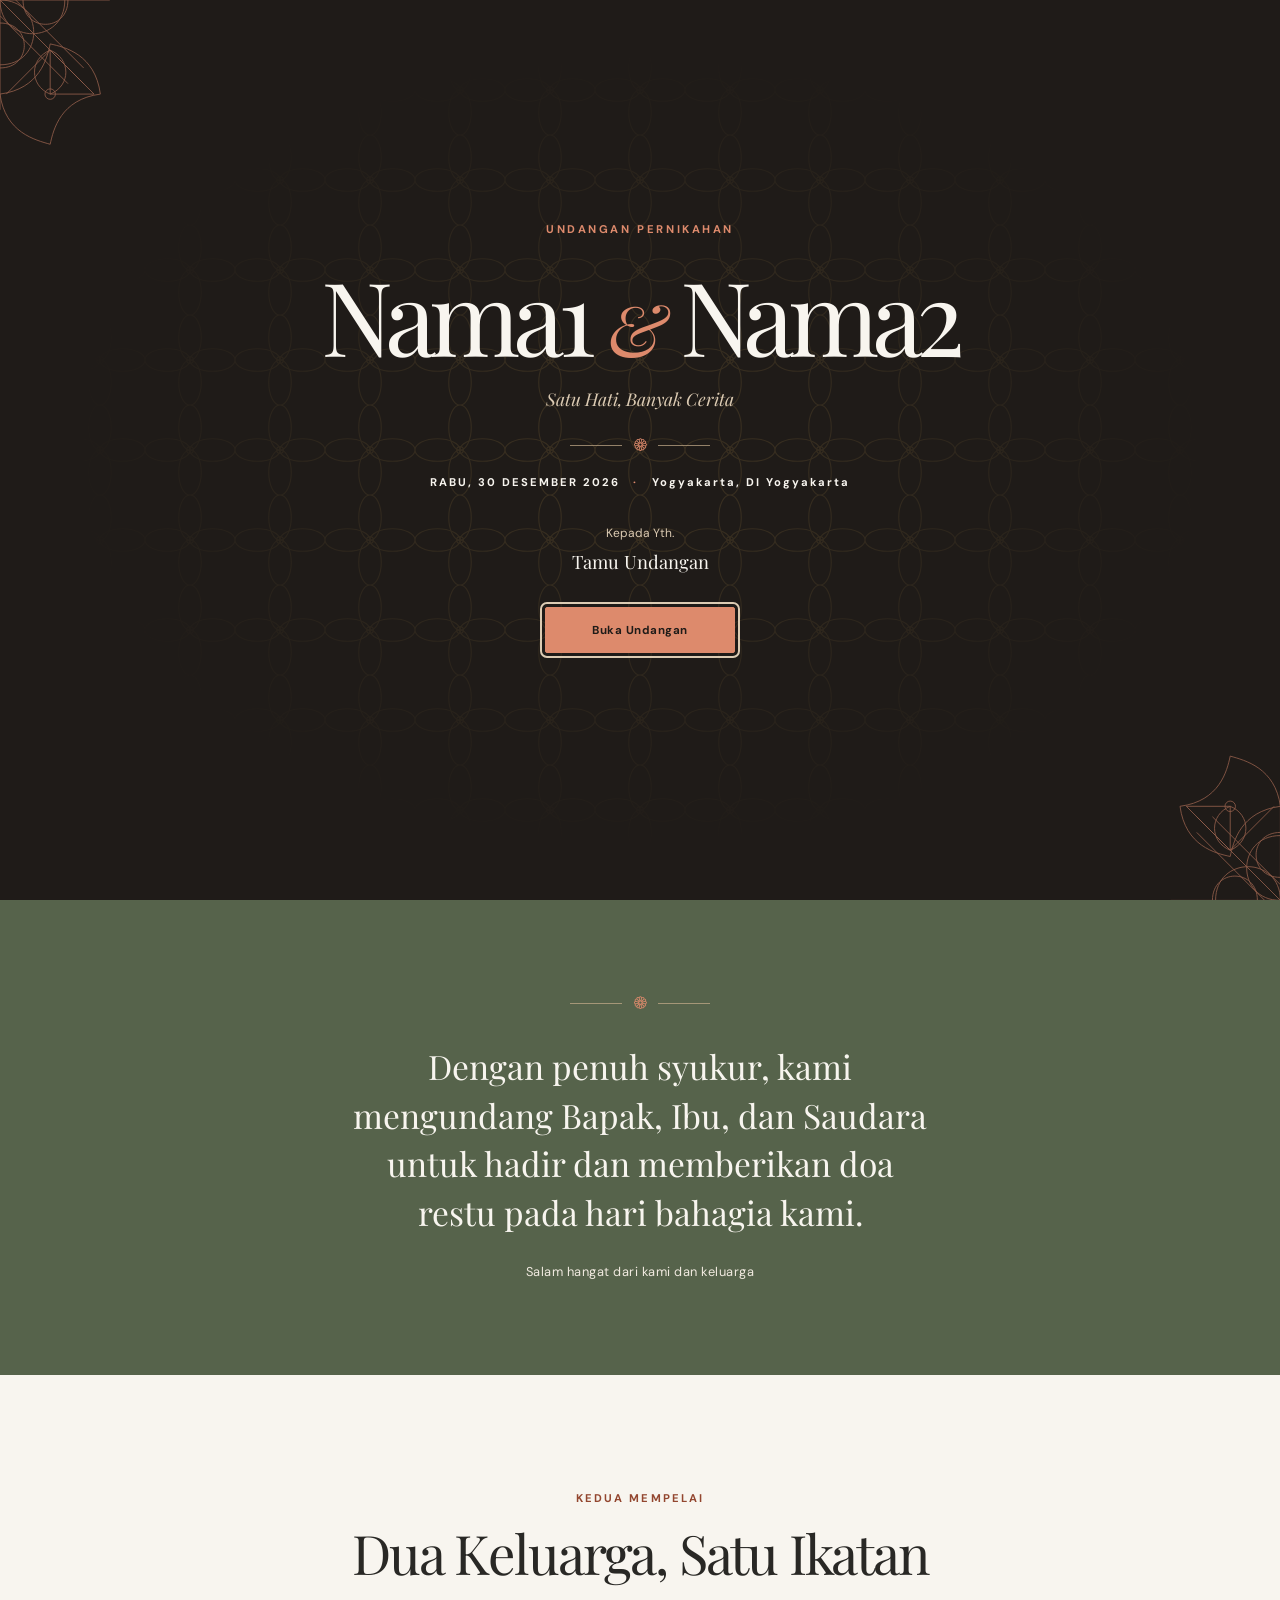
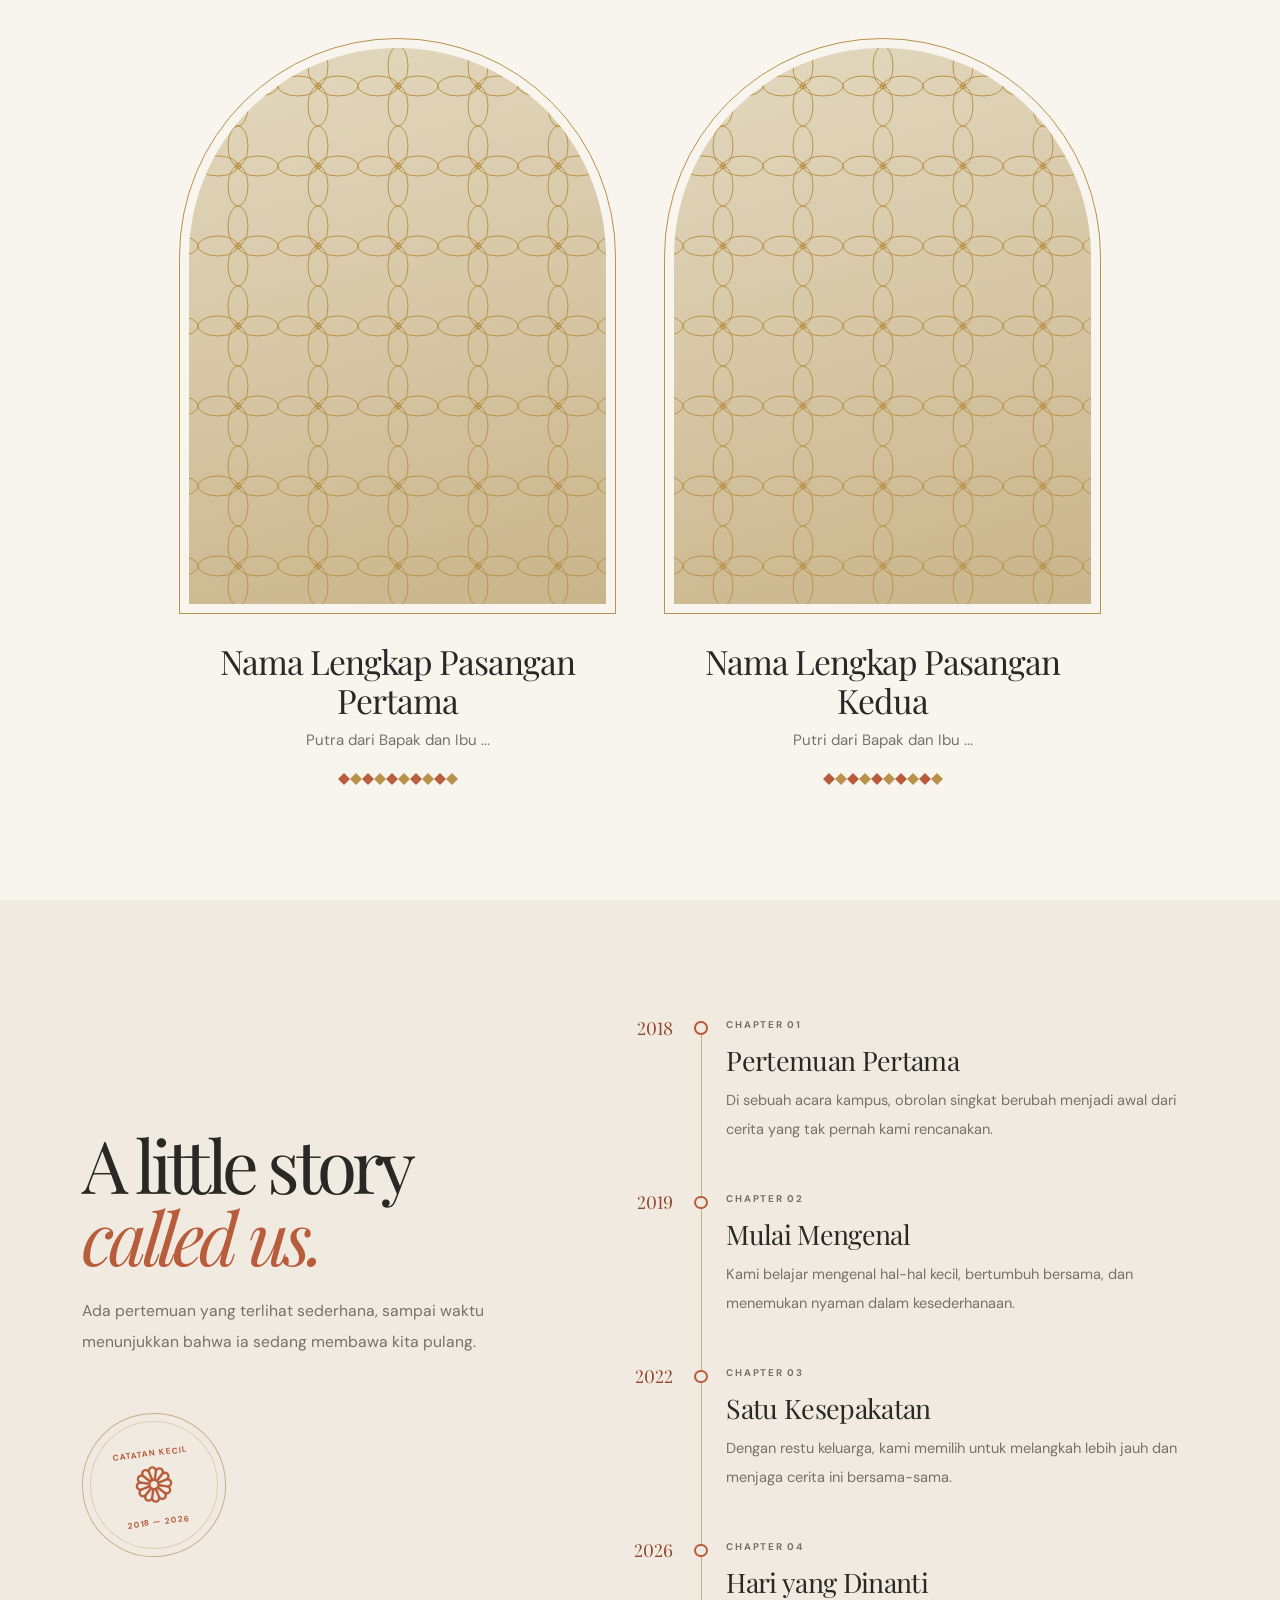
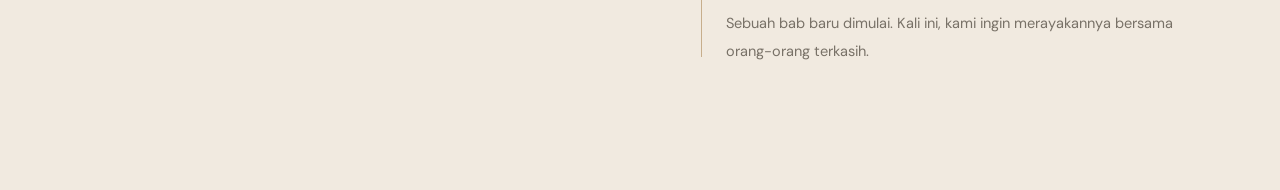
==== commit 42788cac: "feat: add love story timeline section" ====
--- a/main.html
+++ b/main.html
@@ -49,22 +49,22 @@
 
     <!-- ================= NAVIGASI ================= -->
     <header class="site-nav" id="site-nav" inert>
-        <nav class="container d-flex justify-content-between align-items-center" aria-label="Navigasi utama">
-            <a class="nav-brand" href="#hero" data-scroll id="nav-brand" aria-label="Kembali ke halaman utama">
+        <nav class="container d-flex justify-content-between align-items-center">
+            <a class="nav-brand" href="#hero" data-scroll id="nav-brand">
                 <span id="nav-initial-one">N</span>
                 <span class="nav-brand-ampersand">&amp;</span>
                 <span id="nav-initial-two">N</span>
             </a>
-            <button class="btn-menu" type="button" data-bs-toggle="offcanvas" data-bs-target="#menu" aria-controls="menu">
+            <button class="btn-menu" type="button" data-bs-toggle="offcanvas" data-bs-target="#menu">
                 MENU
             </button>
         </nav>
     </header>
 
-    <div class="offcanvas offcanvas-end" tabindex="-1" id="menu" aria-labelledby="menu-label">
+    <div class="offcanvas offcanvas-end" tabindex="-1" id="menu">
         <div class="offcanvas-header">
             <h2 class="offcanvas-title" id="menu-label">Menu</h2>
-            <button type="button" class="btn-close" data-bs-dismiss="offcanvas" aria-label="Tutup menu"></button>
+            <button type="button" class="btn-close" data-bs-dismiss="offcanvas"></button>
         </div>
         <div class="offcanvas-body">
             <ul class="menu-list">
@@ -100,7 +100,7 @@
 
                 <p class="hero-date hero-fade" data-config="wedding.dateLong">DAY, DATE MONTH YEAR</p>
                 <p class="hero-place hero-fade" data-config="venue.cityProvince">Yogyakarta, DI Yogyakarta</p>
-                <div class="hero-divider hero-fade" aria-hidden="true"></div>
+                <div class="hero-divider hero-fade"></div>
             </div>
         </section>
 
@@ -108,7 +108,7 @@
         <!-- ================= SALAM ================= -->
         <section class="section-greeting" id="salam">
             <div class="greeting-inner" data-reveal>
-                <div class="section-rule" aria-hidden="true"><span></span><i class="bi bi-flower1"></i><span></span></div>
+                <div class="section-rule"><span></span><i class="bi bi-flower1"></i><span></span></div>
                 <p class="greeting-text" data-config="invitation.greetingText">Dengan penuh syukur, kami mengundang Bapak, Ibu, dan Saudara untuk hadir dan memberikan doa restu pada hari bahagia kami.</p>
                 <p class="greeting-sign" data-config="invitation.greetingSign">Salam hangat dari kami dan keluarga</p>
             </div>
@@ -125,27 +125,59 @@
                     <div class="col-10 col-sm-8 col-md-5">
                         <article class="couple-card text-center" data-reveal>
                             <div class="arch-frame">
-                                <div class="arch-photo" data-config-photo="couple.partnerOne" role="img" aria-label="Foto mempelai pertama"></div>
+                                <div class="arch-photo" data-config-photo="couple.partnerOne" role="img"></div>
                             </div>
                             <h3 class="couple-name" data-config="couple.partnerOne.fullName">Nama Lengkap Pasangan Pertama</h3>
                             <p class="couple-parents" data-config="couple.partnerOne.parents">Putra dari Bapak dan Ibu ...</p>
-                            <div class="ikat-strip" aria-hidden="true"></div>
+                            <div class="ikat-strip"></div>
                         </article>
                     </div>
 
                     <div class="col-10 col-sm-8 col-md-5 mt-md-5">
                         <article class="couple-card couple-card--second text-center" data-reveal>
                             <div class="arch-frame">
-                                <div class="arch-photo" data-config-photo="couple.partnerTwo" role="img" aria-label="Foto mempelai kedua"></div>
+                                <div class="arch-photo" data-config-photo="couple.partnerTwo" role="img"></div>
                             </div>
                             <h3 class="couple-name" data-config="couple.partnerTwo.fullName">Nama Lengkap Pasangan Kedua</h3>
                             <p class="couple-parents" data-config="couple.partnerTwo.parents">Putri dari Bapak dan Ibu ...</p>
-                            <div class="ikat-strip" aria-hidden="true"></div>
+                            <div class="ikat-strip"></div>
                         </article>
                     </div>
                 </div>
             </div>
         </section>
+
+        <!-- ================= OUR STORY ================= -->
+        <section class="section-story" id="cerita">
+            <div class="container">
+                <div class="story-layout">
+
+                    <div class="story-intro" data-reveal>
+                        <h2 class="story-title" id="story-title">
+                            <span data-config="story.titleLineOne">A little story</span>
+                            <span class="story-title-accent" data-config="story.titleLineTwo">called us.</span>
+                        </h2>
+
+                        <p class="story-description" data-config="story.description">
+                            Ada pertemuan yang terlihat sederhana, sampai waktu menunjukkan bahwa ia sedang membawa kita pulang.
+                        </p>
+
+                        <div class="story-stamp">
+                            <span class="story-stamp-label" data-config="story.stampLabel">CATATAN KECIL</span>
+                            <span class="story-stamp-symbol"><i class="bi bi-flower1"></i></span>
+                            <span class="story-stamp-years" data-config="story.yearRange">2018 — 2026</span>
+                        </div>
+
+                    </div>
+                    <div class="story-timeline" id="story-timeline">
+                    </div>
+
+                </div>
+            </div>
+        </section>
+
+
+
     </main>
 
 
--- a/style.css
+++ b/style.css
@@ -647,6 +647,309 @@
 }
 
 
+/* =============== STORY =============== */
+.section-story {
+    position: relative;
+    overflow: hidden;
+    padding: var(--section-space) 0;
+    background: var(--paper);
+    color: var(--charcoal);
+}
+
+.story-layout {
+    display: grid;
+    grid-template-columns: minmax(0, 0.88fr) minmax(0, 1.12fr);
+    align-items: start;
+    gap: clamp(3rem, 7vw, 7rem);
+}
+
+
+.story-intro {
+    position: sticky;
+    top: 7rem;
+    align-self: start;
+}
+
+.story-title {
+    display: flex;
+    flex-direction: column;
+    align-items: flex-start;
+    margin: 0 0 1.5rem;
+    color: var(--charcoal);
+    font-family: var(--serif);
+    font-size: clamp(3.1rem, 5.7vw, 5.6rem);
+    font-weight: 400;
+    letter-spacing: -0.065em;
+    line-height: 0.99;
+}
+
+.story-title-accent {
+    color: var(--terracotta);
+    font-style: italic;
+}
+
+.story-description {
+    max-width: 28rem;
+    margin: 0;
+    color: var(--muted);
+    font-size: 0.98rem;
+    line-height: 1.95;
+    text-wrap: pretty;
+}
+
+
+.story-stamp {
+    position: relative;
+    display: flex;
+    align-items: center;
+    justify-content: center;
+    width: clamp(9rem, 11vw, 10.8rem);
+    aspect-ratio: 1;
+    margin-top: 3.5rem;
+    border: 1px solid var(--sand-dark);
+    border-radius: 50%;
+    color: var(--terracotta);
+    transform: rotate(-7deg);
+}
+
+.story-stamp::before {
+    position: absolute;
+    inset: 0.45rem;
+    border: 1px solid rgba(199, 174, 140, 0.45);
+    border-radius: 50%;
+    content: "";
+    pointer-events: none;
+}
+
+.story-stamp-label,
+.story-stamp-years {
+    position: absolute;
+    left: 0.5rem;
+    right: 0.5rem;
+    display: block;
+    text-align: center;
+    font-size: 0.52rem;
+    font-weight: 700;
+    letter-spacing: 0.12em;
+    line-height: 1.5;
+}
+
+.story-stamp-label {
+    top: 24%;
+}
+
+.story-stamp-years {
+    bottom: 19%;
+}
+
+.story-stamp-symbol {
+    font-family: var(--serif);
+    font-size: 2.3rem;
+    font-weight: 400;
+    line-height: 1;
+}
+
+
+.story-timeline {
+    position: relative;
+    display: flex;
+    flex-direction: column;
+    gap: 3rem;
+    padding: 0.15rem 0 0.5rem;
+}
+
+.story-timeline::before {
+    position: absolute;
+    top: 0.7rem;
+    bottom: 1.1rem;
+    left: 4.875rem;
+    width: 1px;
+    background: var(--sand-dark);
+    content: "";
+    pointer-events: none;
+}
+
+
+.story-item {
+    position: relative;
+    display: grid;
+    grid-template-columns: 3.3rem 1.35rem minmax(0, 1fr);
+    align-items: start;
+    column-gap: 0.9rem;
+    min-width: 0;
+    transition-delay: var(--story-delay, 0ms);
+}
+
+.story-year {
+    margin-top: -.2rem;
+    color: var(--terracotta-dark);
+    font-family: var(--serif);
+    font-size: 1.12rem;
+    font-weight: 400;
+    line-height: 1.4;
+    text-align: right;
+    font-variant-numeric: lining-nums;
+    width: 50px;
+}
+
+
+.story-marker {
+    position: relative;
+    z-index: 1;
+    display: block;
+    width: 0.85rem;
+    height: 0.85rem;
+    margin-top: 0.22rem;
+    border: 2px solid var(--terracotta);
+    border-radius: 50%;
+    background: var(--paper);
+    justify-self: center;
+}
+
+
+
+.story-item-content {
+    min-width: 0;
+}
+
+.story-chapter-label {
+    margin: 0 0 0.6rem;
+    color: var(--muted);
+    font-size: 0.61rem;
+    font-weight: 700;
+    letter-spacing: 0.18em;
+    line-height: 1.5;
+}
+
+.story-item-title {
+    margin: 0 0 0.55rem;
+    color: var(--charcoal);
+    font-family: var(--serif);
+    font-size: clamp(1.35rem, 2.1vw, 1.7rem);
+    font-weight: 400;
+    letter-spacing: -0.025em;
+    line-height: 1.35;
+}
+
+.story-item-description {
+    max-width: 32rem;
+    margin: 0;
+    color: var(--muted);
+    font-size: 0.91rem;
+    line-height: 1.95;
+    text-wrap: pretty;
+}
+
+
+@media (max-width: 991.98px) {
+    .story-layout {
+        grid-template-columns: minmax(0, 1fr);
+        gap: 3.5rem;
+    }
+
+    .story-intro {
+        position: relative;
+        top: auto;
+    }
+
+    .story-title {
+        max-width: 38rem;
+        font-size: clamp(3.3rem, 8vw, 5rem);
+    }
+
+    .story-description {
+        max-width: 36rem;
+    }
+
+    .story-stamp {
+        display: none;
+    }
+
+    .story-timeline {
+        gap: 2.75rem;
+    }
+
+    .story-timeline::before {
+        left: 4.875rem;
+    }
+
+    .story-item-description {
+        max-width: 38rem;
+    }
+}
+
+@media (max-width: 575.98px) {
+    .section-story {
+        padding: clamp(4.5rem, 15vw, 6rem) 0;
+    }
+
+    .story-layout {
+        gap: 3rem;
+    }
+
+    .story-eyebrow {
+        margin-bottom: 1.5rem;
+    }
+
+    .story-title {
+        margin-bottom: 1.15rem;
+        font-size: clamp(3rem, 12vw, 4.1rem);
+        line-height: 1.02;
+    }
+
+    .story-description {
+        font-size: 0.9rem;
+        line-height: 1.85;
+    }
+
+    .story-stamp {
+        display: none;
+    }
+
+    .story-timeline {
+        gap: 2.5rem;
+        padding-top: 0.1rem;
+    }
+
+    .story-timeline::before {
+        top: 0.7rem;
+        bottom: 0.8rem;
+        left: 3.75rem;
+    }
+
+    .story-item {
+        grid-template-columns: 2.6rem 1rem minmax(0, 1fr);
+        column-gap: 0.65rem;
+    }
+
+    .story-year {
+        padding-top: 0.06rem;
+        font-size: 0.95rem;
+    }
+
+    .story-marker {
+        width: 0.75rem;
+        height: 0.75rem;
+        margin-top: 0.22rem;
+    }
+
+    .story-chapter-label {
+        margin-bottom: 0.45rem;
+        font-size: 0.56rem;
+        letter-spacing: 0.14em;
+    }
+
+    .story-item-title {
+        margin-bottom: 0.5rem;
+        font-size: 1.28rem;
+        line-height: 1.35;
+    }
+
+    .story-item-description {
+        font-size: 0.84rem;
+        line-height: 1.8;
+    }
+}
 
 @media (prefers-reduced-motion: reduce) {
     html { 
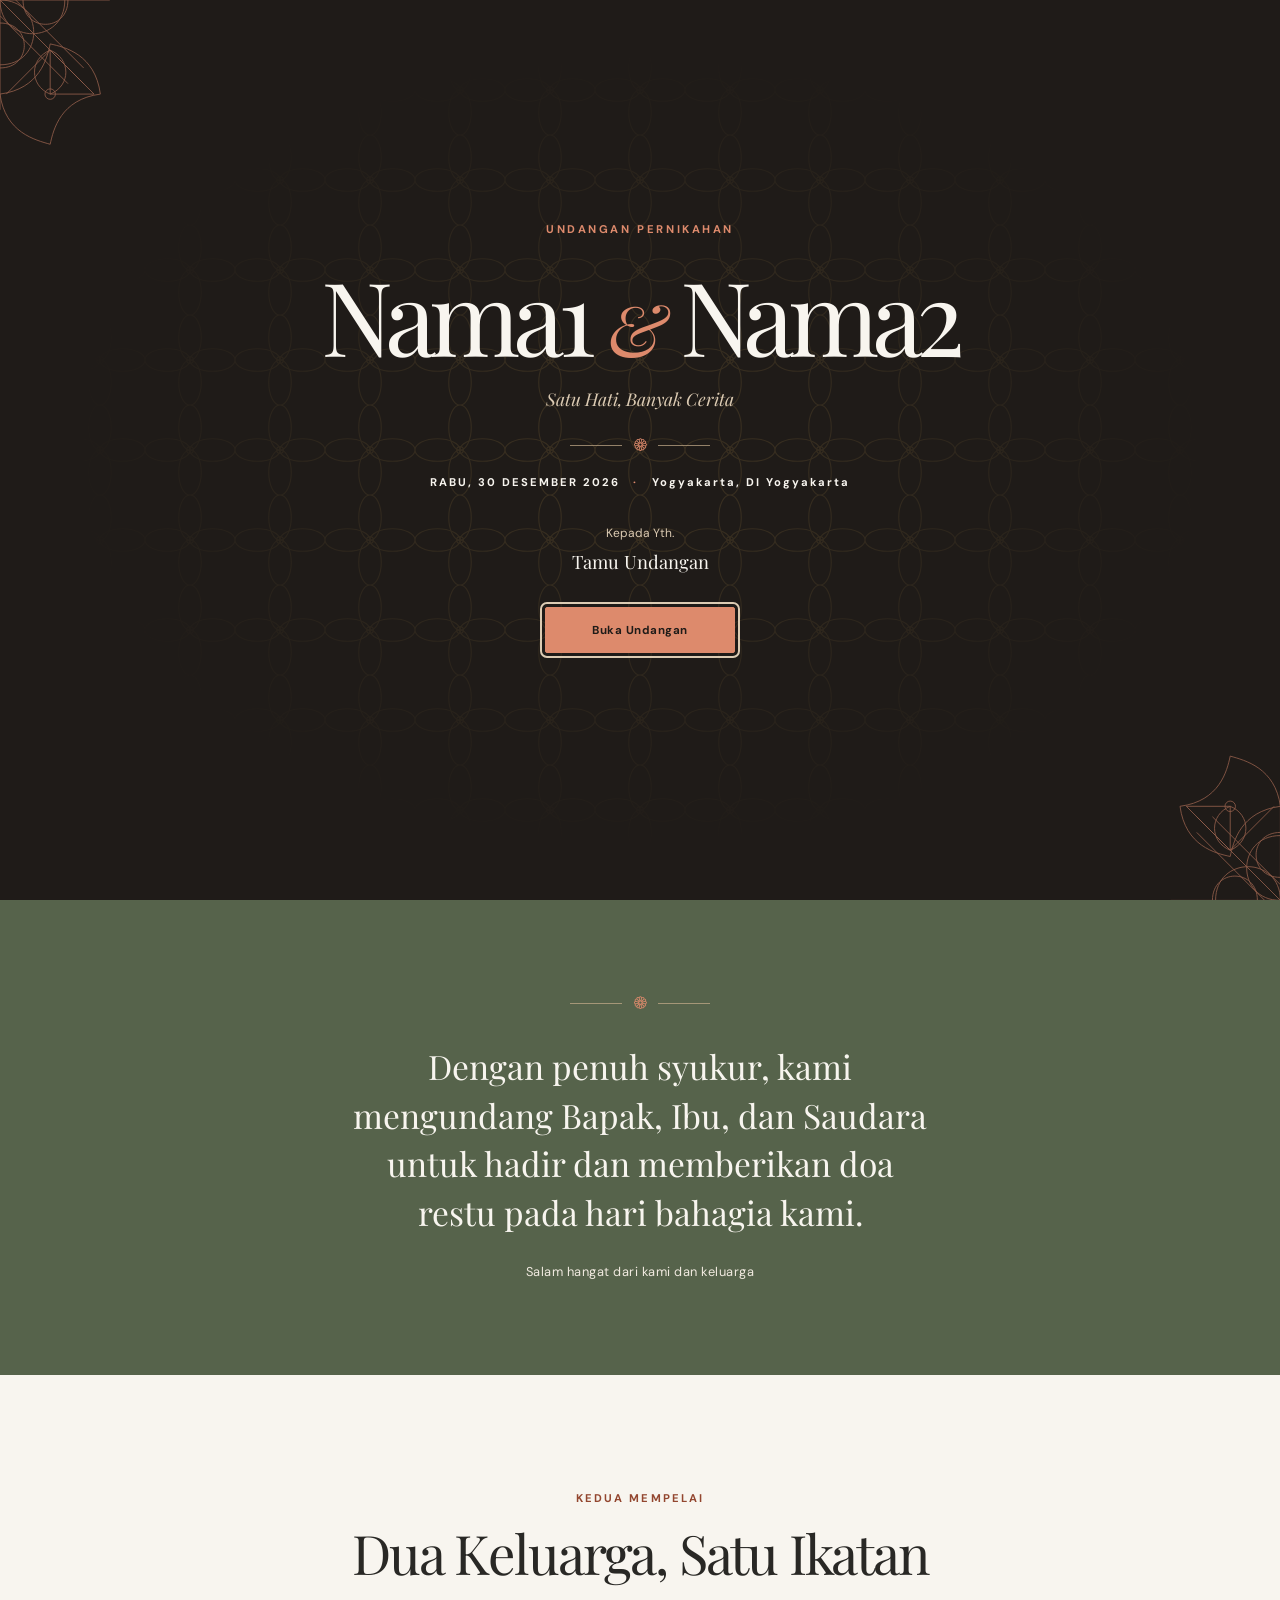
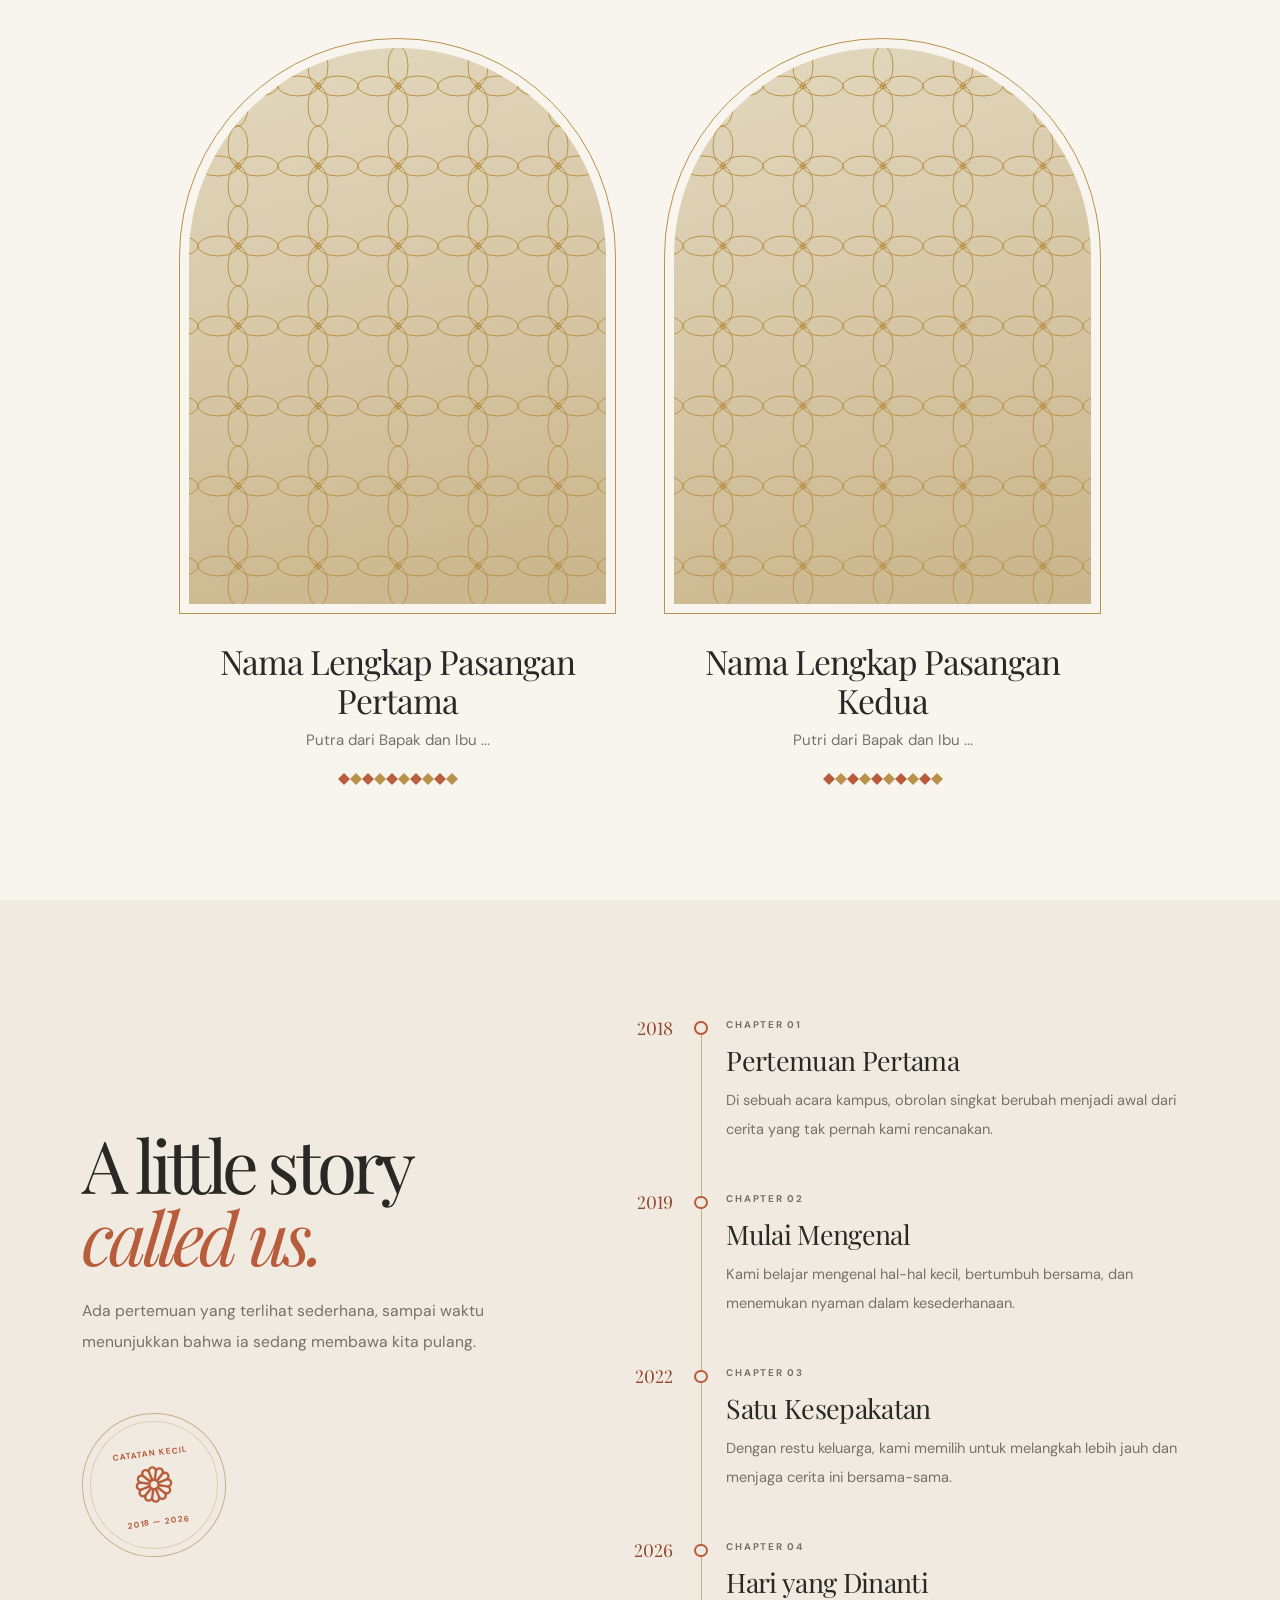
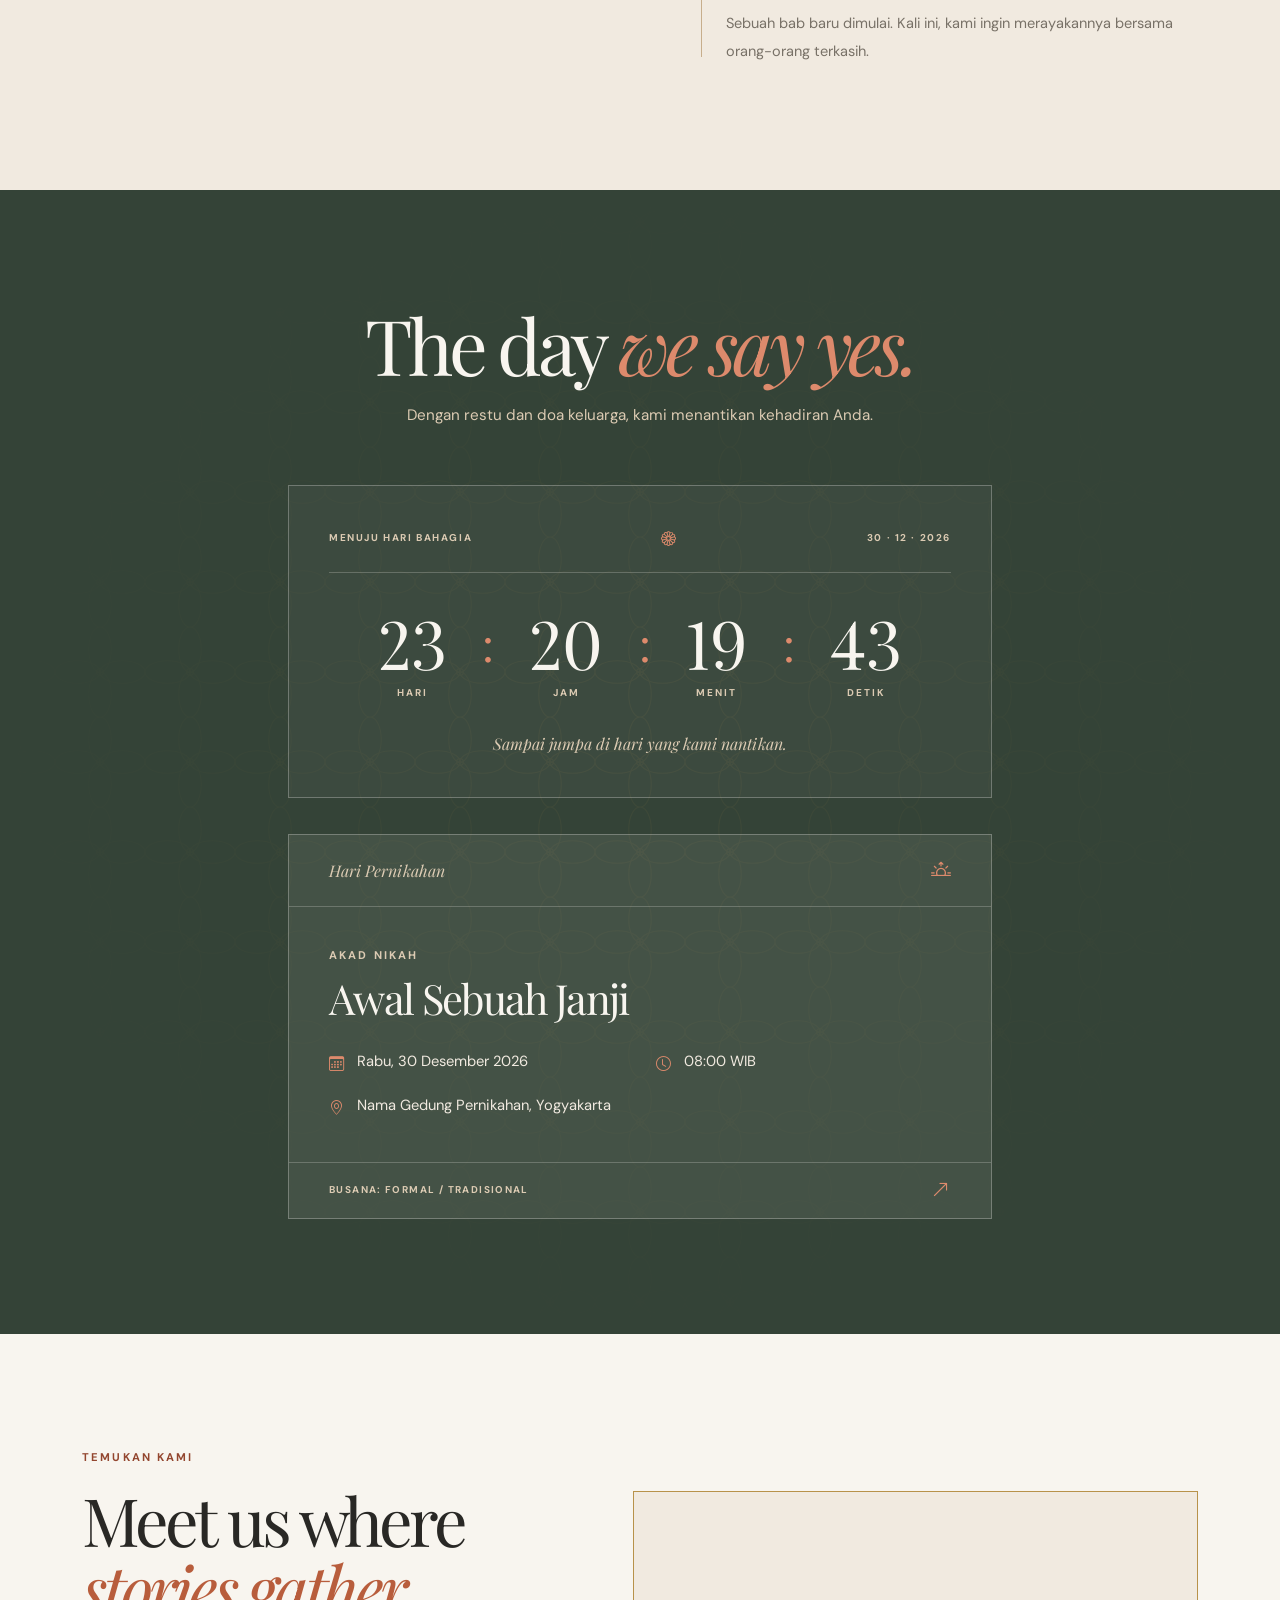
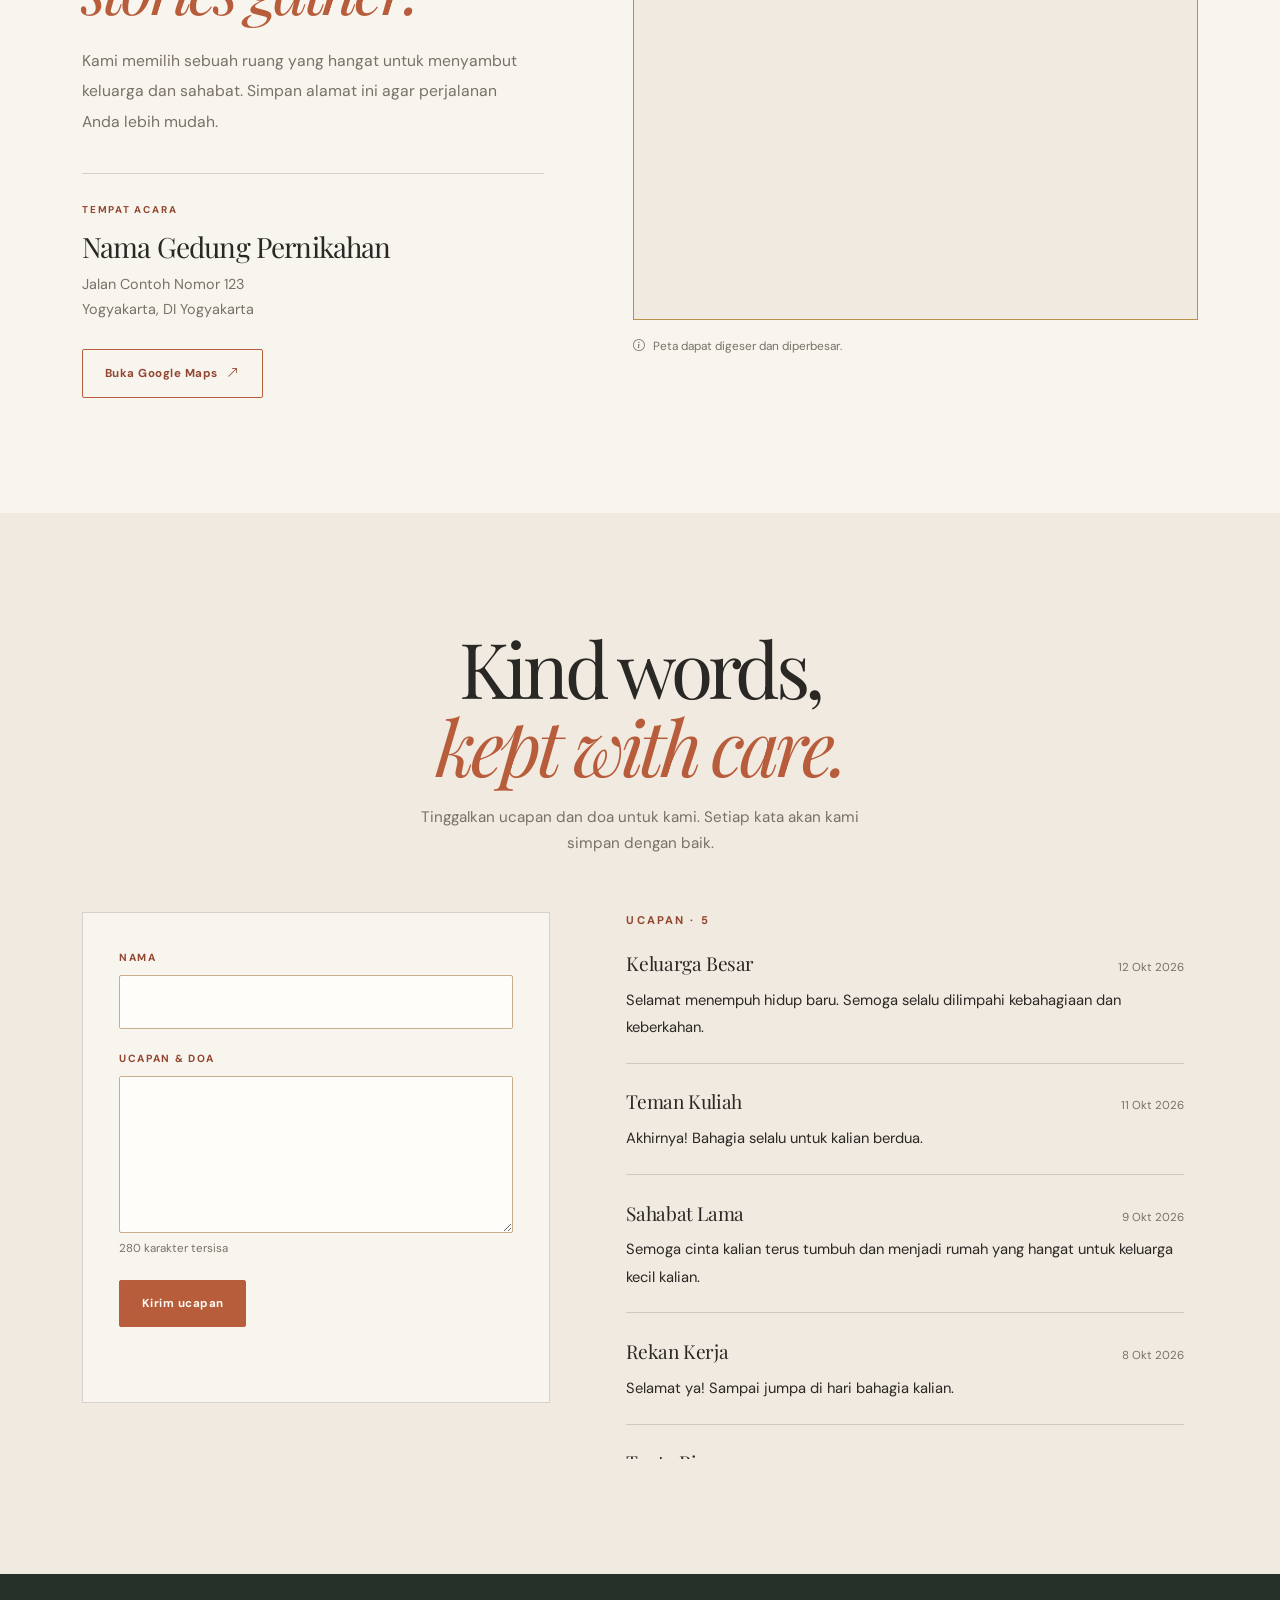
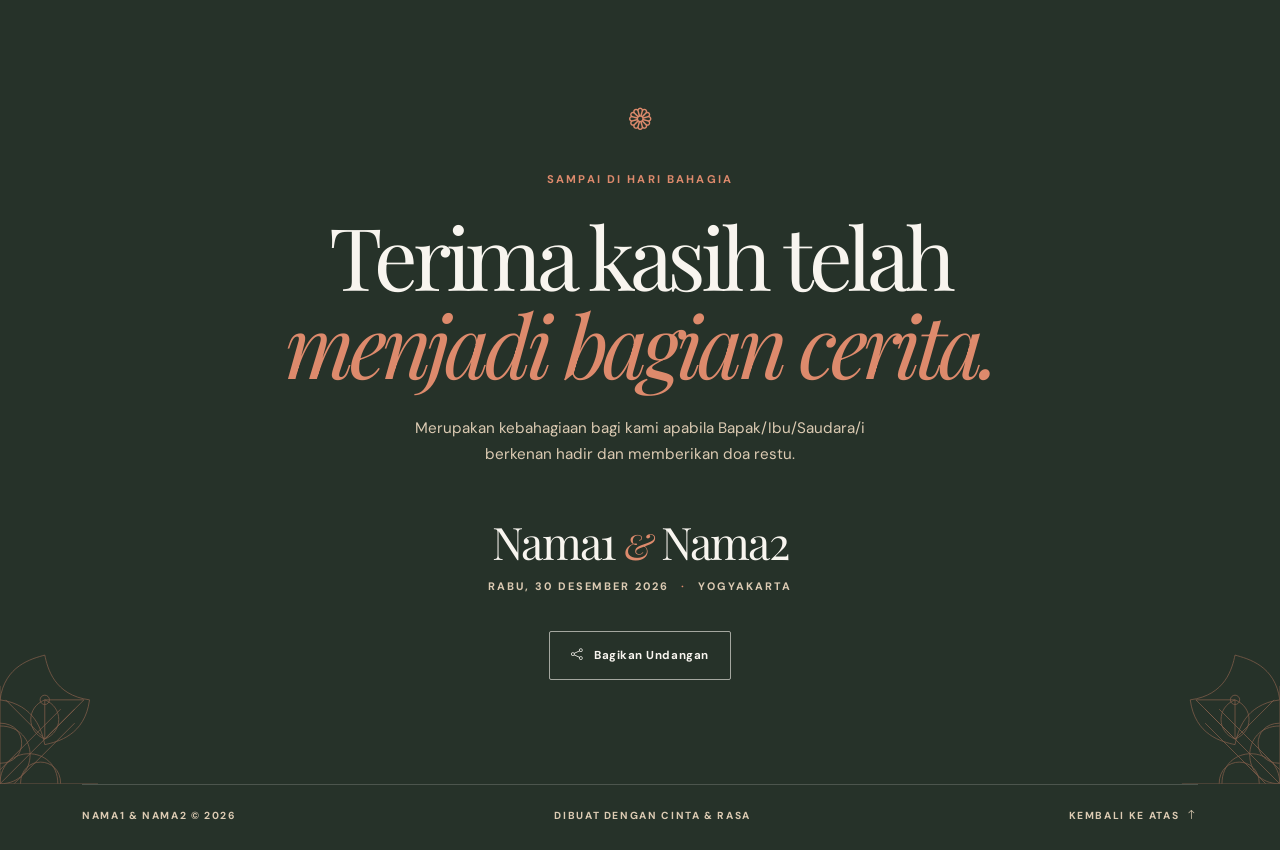
==== commit 78ba2ad7: "feat: add countdown, location, greetings, and closing sections" ====
--- a/main.html
+++ b/main.html
@@ -14,7 +14,7 @@
     <link href="style.css" rel="stylesheet">
 </head>
 <body>
-
+ 
     <!-- ================= COVER ================= -->
     <section class="invitation-cover" id="invitation-cover">
         <div class="cover-bg-fade"></div>
@@ -71,10 +71,8 @@
                 <li><a href="#mempelai" data-scroll>Mempelai</a></li>
                 <li><a href="#cerita" data-scroll>Cerita Kami</a></li>
                 <li><a href="#acara" data-scroll>Acara</a></li>
-                <li><a href="#galeri" data-scroll>Galeri</a></li>
-                <li><a href="#rsvp" data-scroll>Konfirmasi Hadir</a></li>
+                <li><a href="#lokasi" data-scroll>Lokasi</a></li>
                 <li><a href="#ucapan" data-scroll>Ucapan &amp; Doa</a></li>
-                <li><a href="#hadiah" data-scroll>Hadiah</a></li>
             </ul>
         </div>
     </div>
@@ -177,8 +175,223 @@
         </section>
 
 
-
+        <!-- ================= HITUNG MUNDUR ================= -->
+        <section class="section-event" id="acara">
+            <div class="container">
+
+                <header class="event-header" data-reveal>
+                    <h2 class="event-title">
+                        <span data-config="event.titleLineOne">The day</span>
+                        <span class="event-title-accent" data-config="event.titleLineTwo">we say yes.</span>
+                    </h2>
+                    <p class="event-subtitle" data-config="event.subtitle">Dengan restu dan doa keluarga, kami menantikan kehadiran Anda.</p>
+                </header>
+
+                <div class="countdown-card" data-reveal>
+                    <div class="countdown-head">
+                        <span class="countdown-label" data-config="event.countdownLabel">MENUJU HARI BAHAGIA</span>
+                        <i class="bi bi-flower1 countdown-ornament"></i>
+                        <span class="countdown-date" data-config="wedding.dateShort">DD · MM · YYYY</span>
+                    </div>
+
+                    <div class="countdown-grid">
+                        <div class="countdown-unit">
+                            <strong class="countdown-value" data-countdown="days">00</strong>
+                            <span class="countdown-unit-label">HARI</span>
+                        </div>
+                        <span class="countdown-colon">:</span>
+                        <div class="countdown-unit">
+                            <strong class="countdown-value" data-countdown="hours">00</strong>
+                            <span class="countdown-unit-label">JAM</span>
+                        </div>
+                        <span class="countdown-colon">:</span>
+                        <div class="countdown-unit">
+                            <strong class="countdown-value" data-countdown="minutes">00</strong>
+                            <span class="countdown-unit-label">MENIT</span>
+                        </div>
+                        <span class="countdown-colon">:</span>
+                        <div class="countdown-unit">
+                            <strong class="countdown-value" data-countdown="seconds">00</strong>
+                            <span class="countdown-unit-label">DETIK</span>
+                        </div>
+                    </div>
+
+                    <p class="countdown-note" data-config="event.countdownNote">Sampai jumpa di hari yang kami nantikan.</p>
+                </div>
+
+                <article class="event-card" data-reveal>
+                    <div class="event-card-head">
+                        <span class="event-card-label" data-config="event.cardLabel">Hari Pernikahan</span>
+                        <i class="bi bi-sunrise"></i>
+                    </div>
+
+                    <div class="event-card-body">
+                        <p class="eyebrow event-card-eyebrow" data-config="event.eyebrow">AKAD NIKAH</p>
+                        <h3 class="event-card-title" data-config="event.cardTitle">Awal Sebuah Janji</h3>
+
+                        <ul class="event-details">
+                            <li>
+                                <i class="bi bi-calendar3"></i>
+                                <span data-config="wedding.dateFull">Hari, tanggal bulan tahun</span>
+                            </li>
+                            <li>
+                                <i class="bi bi-clock"></i>
+                                <span data-config="wedding.ceremonyTimeDisplay">08:00 WIB</span>
+                            </li>
+                            <li>
+                                <i class="bi bi-geo-alt"></i>
+                                <span data-config="venue.buildingCity">Nama Gedung Pernikahan, Yogyakarta</span>
+                            </li>
+                        </ul>
+                    </div>
+
+                    <div class="event-card-foot">
+                        <span data-config="event.dressCode">BUSANA: FORMAL / TRADISIONAL</span>
+                        <a class="event-card-link" href="#lokasi" data-scroll aria-label="Lihat lokasi acara">
+                            <i class="bi bi-arrow-up-right"></i>
+                        </a>
+                    </div>
+                </article>
+
+            </div>
+        </section>
+
+
+        <!-- ================= LOKASI ================= -->
+        <section class="section-location" id="lokasi">
+            <div class="container">
+                <div class="location-layout">
+
+                    <div class="location-info" data-reveal>
+                        <p class="eyebrow location-eyebrow" data-config="location.eyebrow">TEMUKAN KAMI</p>
+                        <h2 class="location-title">
+                            <span data-config="location.titleLineOne">Meet us where</span>
+                            <span class="location-title-accent" data-config="location.titleLineTwo">stories gather.</span>
+                        </h2>
+                        <p class="location-description" data-config="location.description">
+                            Kami memilih sebuah ruang yang hangat untuk menyambut keluarga dan sahabat. Simpan alamat ini agar perjalanan Anda lebih mudah.
+                        </p>
+
+                        <div class="location-address">
+                            <p class="location-address-label" data-config="location.addressLabel">TEMPAT ACARA</p>
+                            <h3 class="location-venue" data-config="venue.building">Nama Gedung Pernikahan</h3>
+                            <p class="location-street" data-config="venue.street">Jalan Contoh Nomor 123</p>
+                            <p class="location-city" data-config="venue.cityProvince">Yogyakarta, DI Yogyakarta</p>
+
+                            <a class="btn-outline-terracotta" data-venue-map-link href="#">
+                                Buka Google Maps <i class="bi bi-arrow-up-right"></i>
+                            </a>
+                        </div>
+                    </div>
+
+                    <div class="location-map" data-reveal>
+                        <div class="map-frame">
+                            <iframe title="Peta lokasi acara" data-venue-map-embed loading="lazy" referrerpolicy="no-referrer-when-downgrade" allowfullscreen></iframe>
+                        </div>
+                        <p class="map-caption">
+                            <i class="bi bi-info-circle"></i>
+                            <span data-config="location.mapCaption">Peta dapat digeser dan diperbesar.</span>
+                        </p>
+                    </div>
+
+                </div>
+            </div>
+        </section>
+
+
+        <!-- ================= UCAPAN & DOA ================= -->
+        <section class="section-wishes" id="ucapan">
+            <div class="container">
+
+                <header class="wishes-header" data-reveal>
+                    <h2 class="wishes-title">
+                        <span data-config="wishes.titleLineOne">Kind words,</span>
+                        <span class="wishes-title-accent" data-config="wishes.titleLineTwo">kept with care.</span>
+                    </h2>
+                    <p class="wishes-subtitle" data-config="wishes.subtitle">Tinggalkan ucapan dan doa untuk kami. Setiap kata akan kami simpan dengan baik.</p>
+                </header>
+
+                <div class="wishes-layout">
+
+                    <form class="wishes-form" id="wishes-form" novalidate data-reveal>
+                        <div class="wishes-field">
+                            <label class="wishes-label" for="wish-name">NAMA</label>
+                            <input class="wishes-input" id="wish-name" name="name" type="text" autocomplete="name" required>
+                        </div>
+
+                        <div class="wishes-field">
+                            <label class="wishes-label" for="wish-message">UCAPAN &amp; DOA</label>
+                            <textarea class="wishes-input" id="wish-message" name="message" rows="5" required></textarea>
+                            <p class="wishes-counter"><span id="wish-counter">280</span> karakter tersisa</p>
+                        </div>
+
+                        <!-- kolom jebakan untuk bot: manusia tidak melihatnya -->
+                        <input class="wishes-trap" id="wish-trap" name="website" type="text" tabindex="-1" autocomplete="off" aria-hidden="true">
+
+                        <button class="btn btn-terracotta wishes-submit" id="wish-submit" type="submit">Kirim ucapan</button>
+                        <p class="wishes-status" id="wishes-status" role="status" aria-live="polite"></p>
+                        <p class="wishes-note" id="wishes-note"></p>
+                    </form>
+
+                    <div class="wishes-board" data-reveal>
+                        <p class="eyebrow wishes-count" id="wishes-count">UCAPAN</p>
+                        <ul class="wishes-list" id="wishes-list" aria-live="polite">
+                            <li class="wishes-empty">Memuat ucapan...</li>
+                        </ul>
+                    </div>
+
+                </div>
+            </div>
+        </section>
+
+
+        <!-- ================= PENUTUP ================= -->
+        <section class="section-closing" id="penutup">
+            <span class="closing-ornament closing-ornament--bl"></span>
+            <span class="closing-ornament closing-ornament--br"></span>
+
+            <div class="container closing-inner" data-reveal>
+                <i class="bi bi-flower1 closing-symbol"></i>
+                <p class="eyebrow closing-eyebrow" data-config="closing.eyebrow">SAMPAI DI HARI BAHAGIA</p>
+
+                <h2 class="closing-title">
+                    <span data-config="closing.titleLineOne">Terima kasih telah</span>
+                    <span class="closing-title-accent" data-config="closing.titleLineTwo">menjadi bagian cerita.</span>
+                </h2>
+
+                <p class="closing-text" data-config="closing.text">Merupakan kebahagiaan bagi kami apabila Bapak/Ibu/Saudara/i berkenan hadir dan memberikan doa restu.</p>
+
+                <p class="closing-names">
+                    <span data-config="couple.partnerOne.nickname">Nama1</span>
+                    <span class="closing-ampersand">&amp;</span>
+                    <span data-config="couple.partnerTwo.nickname">Nama2</span>
+                </p>
+
+                <p class="closing-date">
+                    <span data-config="wedding.dateLong">DAY, DATE MONTH YEAR</span>
+                    <span class="closing-date-separator">·</span>
+                    <span data-config="venue.cityUpper">YOGYAKARTA</span>
+                </p>
+
+                <button class="btn-outline-ivory" id="share-invitation" type="button">
+                    <i class="bi bi-share"></i>
+                    <span id="share-label">Bagikan Undangan</span>
+                </button>
+            </div>
+        </section>
     </main>
+
+
+    <!-- ================= FOOTER ================= -->
+    <footer class="site-footer" id="site-footer" inert>
+        <div class="container">
+            <div class="footer-inner">
+                <span class="footer-copy" data-config="closing.copyright">NAMA1 &amp; NAMA2 © 2026</span>
+                <span class="footer-credit" data-config="closing.credit">DIBUAT DENGAN CINTA &amp; RASA</span>
+                <a class="footer-top" href="#hero" data-scroll>KEMBALI KE ATAS <i class="bi bi-arrow-up"></i></a>
+            </div>
+        </div>
+    </footer>
 
 
     <script src="https://cdn.jsdelivr.net/npm/bootstrap@5.3.3/dist/js/bootstrap.bundle.min.js"></script>
--- a/style.css
+++ b/style.css
@@ -8,6 +8,7 @@
     --terracotta-soft: #dd8a6c;
     --olive: #56634b;
     --olive-dark: #344337;
+    --forest: #263229;
     --charcoal: #292825;
     --muted: #787167;
     --line: rgba(63, 52, 41, .18);
@@ -951,6 +952,773 @@
     }
 }
 
+
+
+/* =============== Judul besar (dipakai event, lokasi, ucapan, penutup) =============== */
+.event-title,
+.location-title,
+.wishes-title,
+.closing-title {
+    margin: 0;
+    font-family: var(--serif);
+    font-size: clamp(2.8rem, 6vw, 5rem);
+    font-weight: 400;
+    letter-spacing: -0.06em;
+    line-height: 1.02;
+    text-wrap: balance;
+}
+
+.event-title-accent,
+.location-title-accent,
+.wishes-title-accent,
+.closing-title-accent {
+    font-style: italic;
+}
+
+.btn-outline-terracotta {
+    display: inline-flex;
+    align-items: center;
+    gap: .6rem;
+    padding: .85rem 1.35rem;
+    border: 1px solid var(--terracotta);
+    border-radius: 2px;
+    background: transparent;
+    color: var(--terracotta-dark);
+    font-size: .72rem;
+    font-weight: 700;
+    letter-spacing: .045em;
+    text-decoration: none;
+    transition: background .25s ease, color .25s ease, transform .25s ease;
+}
+
+.btn-outline-terracotta:hover,
+.btn-outline-terracotta:focus-visible {
+    background: var(--terracotta);
+    color: #fffaf4;
+    transform: translateY(-2px);
+}
+
+.btn-outline-ivory {
+    display: inline-flex;
+    align-items: center;
+    gap: .65rem;
+    padding: .85rem 1.35rem;
+    border: 1px solid rgba(248, 245, 239, .6);
+    border-radius: 2px;
+    background: transparent;
+    color: var(--ivory);
+    font-size: .72rem;
+    font-weight: 700;
+    letter-spacing: .045em;
+    cursor: pointer;
+    transition: background .25s ease, color .25s ease, border-color .25s ease, transform .25s ease;
+}
+
+.btn-outline-ivory:hover,
+.btn-outline-ivory:focus-visible {
+    border-color: var(--ivory);
+    background: var(--ivory);
+    color: var(--forest);
+    transform: translateY(-2px);
+}
+
+.btn-outline-ivory:focus-visible {
+    outline: 2px solid var(--sand);
+    outline-offset: 3px;
+}
+
+
+
+/* =============== EVENT: HITUNG MUNDUR + INFO ACARA =============== */
+.section-event {
+    position: relative;
+    overflow: hidden;
+    padding: var(--section-space) 0;
+    background: var(--olive-dark);
+    color: var(--ivory);
+}
+
+/* pola kawung sangat tipis di latar, memudar ke tepi */
+.section-event::before {
+    position: absolute;
+    inset: 0;
+    background-image: var(--bg-pattern-center);
+    background-position: center;
+    background-size: 90px auto;
+    content: "";
+    opacity: .07;
+    pointer-events: none;
+    -webkit-mask-image: radial-gradient(ellipse at center, black 10%, transparent 75%);
+    mask-image: radial-gradient(ellipse at center, black 10%, transparent 75%);
+}
+
+.section-event > .container {
+    position: relative;
+}
+
+.event-header {
+    max-width: 44rem;
+    margin: 0 auto 3.5rem;
+    text-align: center;
+}
+
+.event-title {
+    color: var(--ivory);
+}
+
+.event-title-accent {
+    color: var(--terracotta-soft);
+}
+
+.event-subtitle {
+    max-width: 30rem;
+    margin: 1.25rem auto 0;
+    color: var(--sand);
+    font-size: .95rem;
+}
+
+
+.countdown-card {
+    max-width: 44rem;
+    margin: 0 auto 2.25rem;
+    padding: clamp(1.5rem, 4vw, 2.5rem);
+    border: 1px solid rgba(248, 245, 239, .28);
+    background: rgba(248, 245, 239, .04);
+}
+
+.countdown-head {
+    display: flex;
+    align-items: center;
+    justify-content: space-between;
+    gap: 1rem;
+    padding-bottom: 1.25rem;
+    border-bottom: 1px solid rgba(248, 245, 239, .22);
+    color: var(--sand);
+    font-size: .62rem;
+    font-weight: 700;
+    letter-spacing: .16em;
+}
+
+.countdown-ornament {
+    color: var(--terracotta-soft);
+    font-size: .95rem;
+}
+
+.countdown-grid {
+    display: flex;
+    align-items: flex-start;
+    justify-content: center;
+    gap: clamp(.5rem, 3vw, 2.2rem);
+    padding: 2.25rem 0 1.75rem;
+}
+
+.countdown-unit {
+    display: flex;
+    flex-direction: column;
+    align-items: center;
+    gap: .55rem;
+    min-width: 3rem;
+}
+
+.countdown-value {
+    color: var(--ivory);
+    font-family: var(--serif);
+    font-size: clamp(2.4rem, 8vw, 4.2rem);
+    font-weight: 400;
+    font-variant-numeric: lining-nums tabular-nums;
+    line-height: 1;
+}
+
+.countdown-unit-label {
+    color: var(--sand);
+    font-size: .62rem;
+    font-weight: 700;
+    letter-spacing: .2em;
+}
+
+.countdown-colon {
+    margin-top: clamp(.35rem, 1vw, .8rem);
+    color: var(--terracotta-soft);
+    font-family: var(--serif);
+    font-size: clamp(1.6rem, 5vw, 2.8rem);
+    line-height: 1;
+}
+
+.countdown-note {
+    margin: 0 auto;
+    color: var(--sand);
+    font-family: var(--serif);
+    font-size: 1rem;
+    font-style: italic;
+    text-align: center;
+}
+
+
+.event-card {
+    max-width: 44rem;
+    margin: 0 auto;
+    border: 1px solid rgba(248, 245, 239, .28);
+    background: rgba(248, 245, 239, .08);
+}
+
+.event-card-head,
+.event-card-foot {
+    display: flex;
+    align-items: center;
+    justify-content: space-between;
+    gap: 1rem;
+    padding: 1.15rem clamp(1.5rem, 4vw, 2.5rem);
+    color: var(--sand);
+}
+
+.event-card-head {
+    border-bottom: 1px solid rgba(248, 245, 239, .22);
+}
+
+.event-card-label {
+    font-family: var(--serif);
+    font-size: 1rem;
+    font-style: italic;
+}
+
+.event-card-head i {
+    color: var(--terracotta-soft);
+    font-size: 1.25rem;
+}
+
+.event-card-body {
+    padding: clamp(1.5rem, 4vw, 2.5rem);
+}
+
+.event-card-eyebrow {
+    margin-bottom: .75rem;
+    color: var(--sand);
+}
+
+.event-card-title {
+    margin: 0 0 1.75rem;
+    color: var(--ivory);
+    font-family: var(--serif);
+    font-size: clamp(1.9rem, 4vw, 2.6rem);
+    font-weight: 400;
+    letter-spacing: -.04em;
+    line-height: 1.1;
+}
+
+.event-details {
+    display: grid;
+    grid-template-columns: minmax(0, 1fr);
+    gap: .9rem;
+    margin: 0;
+    padding: 0;
+    list-style: none;
+}
+
+.event-details li {
+    display: flex;
+    align-items: flex-start;
+    gap: .8rem;
+    color: var(--paper);
+    font-size: .92rem;
+}
+
+.event-details i {
+    margin-top: .2rem;
+    color: var(--terracotta-soft);
+}
+
+.event-card-foot {
+    border-top: 1px solid rgba(248, 245, 239, .22);
+    font-size: .62rem;
+    font-weight: 700;
+    letter-spacing: .14em;
+}
+
+.event-card-link {
+    color: var(--terracotta-soft);
+    font-size: 1.1rem;
+    line-height: 1;
+    text-decoration: none;
+    transition: color .25s ease, transform .25s ease;
+}
+
+.event-card-link:hover,
+.event-card-link:focus-visible {
+    color: var(--ivory);
+    transform: translate(2px, -2px);
+}
+
+.event-card-link:focus-visible {
+    outline-color: var(--sand);
+}
+
+@media (min-width: 576px) {
+    .event-details {
+        grid-template-columns: repeat(2, minmax(0, 1fr));
+        gap: 1rem 2rem;
+    }
+
+    .event-details li:last-child {
+        grid-column: 1 / -1;
+    }
+}
+
+
+
+/* =============== LOKASI =============== */
+.section-location {
+    padding: var(--section-space) 0;
+    background: var(--ivory);
+    color: var(--charcoal);
+}
+
+.location-layout {
+    display: grid;
+    grid-template-columns: minmax(0, 0.9fr) minmax(0, 1.1fr);
+    align-items: center;
+    gap: clamp(3rem, 7vw, 7rem);
+}
+
+.location-title {
+    display: flex;
+    flex-direction: column;
+    align-items: flex-start;
+    margin-bottom: 1.5rem;
+    color: var(--charcoal);
+    font-size: clamp(3rem, 5.2vw, 5rem);
+}
+
+.location-title-accent {
+    color: var(--terracotta);
+}
+
+.location-description {
+    max-width: 28rem;
+    margin: 0 0 2.25rem;
+    color: var(--muted);
+    font-size: .98rem;
+    line-height: 1.95;
+    text-wrap: pretty;
+}
+
+.location-address {
+    padding-top: 1.75rem;
+    border-top: 1px solid var(--line);
+}
+
+.location-address-label {
+    margin: 0 0 .7rem;
+    color: var(--terracotta-dark);
+    font-size: .62rem;
+    font-weight: 700;
+    letter-spacing: .18em;
+}
+
+.location-venue {
+    margin: 0 0 .5rem;
+    font-family: var(--serif);
+    font-size: 1.75rem;
+    font-weight: 400;
+    letter-spacing: -.03em;
+    line-height: 1.2;
+}
+
+.location-street,
+.location-city {
+    margin: 0;
+    color: var(--muted);
+    font-size: .9rem;
+    line-height: 1.7;
+}
+
+.location-address .btn-outline-terracotta {
+    margin-top: 1.75rem;
+}
+
+.map-frame {
+    padding: 9px;
+    border: 1px solid var(--gold);
+    background: var(--paper);
+}
+
+.map-frame iframe {
+    display: block;
+    width: 100%;
+    min-height: 20rem;
+    aspect-ratio: 4 / 3;
+    border: 0;
+    filter: saturate(.8) sepia(.12);
+}
+
+.map-caption {
+    display: flex;
+    align-items: center;
+    gap: .5rem;
+    margin: 1rem 0 0;
+    color: var(--muted);
+    font-size: .74rem;
+}
+
+
+
+/* =============== UCAPAN & DOA =============== */
+.section-wishes {
+    padding: var(--section-space) 0;
+    background: var(--paper);
+    color: var(--charcoal);
+}
+
+.wishes-header {
+    max-width: 44rem;
+    margin: 0 auto 3.5rem;
+    text-align: center;
+}
+
+.wishes-title {
+    color: var(--charcoal);
+}
+
+.wishes-title-accent {
+    color: var(--terracotta);
+}
+
+.wishes-subtitle {
+    max-width: 30rem;
+    margin: 1.25rem auto 0;
+    color: var(--muted);
+    font-size: .95rem;
+}
+
+.wishes-layout {
+    display: grid;
+    grid-template-columns: minmax(0, 0.9fr) minmax(0, 1.1fr);
+    align-items: start;
+    gap: clamp(2.5rem, 6vw, 5.5rem);
+}
+
+.wishes-form {
+    padding: clamp(1.5rem, 4vw, 2.25rem);
+    border: 1px solid var(--line);
+    background: var(--ivory);
+}
+
+.wishes-field {
+    margin-bottom: 1.35rem;
+}
+
+.wishes-label {
+    display: block;
+    margin-bottom: .5rem;
+    color: var(--terracotta-dark);
+    font-size: .65rem;
+    font-weight: 700;
+    letter-spacing: .16em;
+}
+
+.wishes-input {
+    display: block;
+    width: 100%;
+    padding: .8rem .95rem;
+    border: 1px solid var(--sand-dark);
+    border-radius: 2px;
+    background: #fffdf9;
+    color: var(--charcoal);
+    font-size: .95rem;
+    transition: border-color .25s ease, box-shadow .25s ease;
+}
+
+textarea.wishes-input {
+    min-height: 8.5rem;
+    resize: vertical;
+}
+
+.wishes-input:focus {
+    border-color: var(--terracotta);
+    box-shadow: 0 0 0 3px rgba(184, 93, 60, .14);
+    outline: none;
+}
+
+.wishes-counter {
+    margin: .4rem 0 0;
+    color: var(--muted);
+    font-size: .72rem;
+}
+
+/* kolom jebakan bot: disembunyikan dari pengguna */
+.wishes-trap {
+    position: absolute;
+    left: -9999px;
+    width: 1px;
+    height: 1px;
+    opacity: 0;
+}
+
+.wishes-submit:disabled {
+    opacity: .65;
+    cursor: wait;
+    transform: none;
+}
+
+.wishes-status {
+    min-height: 1.5em;
+    margin: 1rem 0 0;
+    font-size: .82rem;
+}
+
+.wishes-status.is-success {
+    color: var(--olive);
+}
+
+.wishes-status.is-error {
+    color: var(--terracotta-dark);
+}
+
+.wishes-note {
+    margin: .25rem 0 0;
+    color: var(--muted);
+    font-size: .72rem;
+}
+
+.wishes-count {
+    margin-bottom: 1.1rem;
+}
+
+.wishes-list {
+    max-height: 32rem;
+    margin: 0;
+    padding: 0 .9rem 0 0;
+    overflow-y: auto;
+    list-style: none;
+    scrollbar-color: var(--sand-dark) transparent;
+    scrollbar-width: thin;
+}
+
+.wish-item {
+    padding: 1.35rem 0;
+    border-bottom: 1px solid var(--line);
+}
+
+.wish-item:first-child {
+    padding-top: 0;
+}
+
+.wish-head {
+    display: flex;
+    align-items: baseline;
+    justify-content: space-between;
+    gap: 1rem;
+    margin-bottom: .45rem;
+}
+
+.wish-name {
+    font-family: var(--serif);
+    font-size: 1.2rem;
+    font-weight: 400;
+    letter-spacing: -.02em;
+}
+
+.wish-time {
+    color: var(--muted);
+    font-size: .72rem;
+    white-space: nowrap;
+}
+
+.wish-message {
+    margin: 0;
+    color: var(--charcoal);
+    font-size: .92rem;
+    line-height: 1.85;
+    overflow-wrap: anywhere;
+    white-space: pre-line;
+}
+
+.wishes-empty {
+    padding: .5rem 0;
+    color: var(--muted);
+    font-family: var(--serif);
+    font-style: italic;
+}
+
+
+
+/* =============== PENUTUP + FOOTER =============== */
+.section-closing {
+    position: relative;
+    overflow: hidden;
+    padding: calc(var(--section-space) * 1.1) 0 calc(var(--section-space) * .9);
+    background: var(--forest);
+    color: var(--ivory);
+    text-align: center;
+}
+
+.closing-ornament {
+    position: absolute;
+    width: clamp(120px, 16vw, 230px);
+    aspect-ratio: 1;
+    opacity: .5;
+    pointer-events: none;
+    background-image: var(--ornament-corner);
+    background-repeat: no-repeat;
+    background-size: contain;
+}
+
+.closing-ornament--bl {
+    bottom: 0;
+    left: 0;
+    transform: scaleY(-1);
+}
+
+.closing-ornament--br {
+    right: 0;
+    bottom: 0;
+    transform: rotate(180deg);
+}
+
+.closing-inner {
+    position: relative;
+    z-index: 1;
+    max-width: 46rem;
+}
+
+.closing-symbol {
+    display: block;
+    margin-bottom: 2rem;
+    color: var(--terracotta-soft);
+    font-size: 1.4rem;
+}
+
+.closing-eyebrow {
+    justify-content: center;
+    margin-bottom: 1.5rem;
+    color: var(--terracotta-soft);
+}
+
+.closing-title {
+    margin-bottom: 1.75rem;
+    color: var(--ivory);
+    font-size: clamp(2.8rem, 7vw, 5.4rem);
+}
+
+.closing-title span {
+    display: block;
+}
+
+.closing-title-accent {
+    color: var(--terracotta-soft);
+}
+
+.closing-text {
+    max-width: 32rem;
+    margin: 0 auto 3rem;
+    color: var(--sand);
+    font-size: .95rem;
+}
+
+.closing-names {
+    margin: 0 auto .6rem;
+    font-family: var(--serif);
+    font-size: clamp(2rem, 4.5vw, 2.8rem);
+    letter-spacing: -.04em;
+    line-height: 1.15;
+}
+
+.closing-ampersand {
+    color: var(--terracotta-soft);
+    font-size: .8em;
+    font-style: italic;
+}
+
+.closing-date {
+    margin: 0 auto 2.25rem;
+    color: var(--sand);
+    font-size: .68rem;
+    font-weight: 700;
+    letter-spacing: .18em;
+}
+
+.closing-date-separator {
+    margin-inline: .45rem;
+    color: var(--terracotta-soft);
+}
+
+.site-footer {
+    background: var(--forest);
+    color: var(--sand);
+}
+
+.footer-inner {
+    display: flex;
+    align-items: center;
+    justify-content: space-between;
+    gap: 1rem;
+    padding: 1.4rem 0 1.6rem;
+    border-top: 1px solid rgba(248, 245, 239, .18);
+    font-size: .64rem;
+    font-weight: 700;
+    letter-spacing: .16em;
+}
+
+.footer-top {
+    display: inline-flex;
+    align-items: center;
+    gap: .45rem;
+    color: var(--sand);
+    text-decoration: none;
+    transition: color .25s ease;
+}
+
+.footer-top:hover,
+.footer-top:focus-visible {
+    color: var(--ivory);
+}
+
+.footer-top:focus-visible {
+    outline-color: var(--sand);
+}
+
+
+@media (max-width: 991.98px) {
+    .location-layout,
+    .wishes-layout {
+        grid-template-columns: minmax(0, 1fr);
+        gap: 3rem;
+    }
+
+    .location-title {
+        font-size: clamp(3rem, 8vw, 4.6rem);
+    }
+}
+
+@media (max-width: 575.98px) {
+    .event-header,
+    .wishes-header {
+        margin-bottom: 2.5rem;
+    }
+
+    .countdown-head {
+        font-size: .58rem;
+        letter-spacing: .1em;
+    }
+
+    .countdown-unit {
+        min-width: 2.6rem;
+    }
+
+    .event-card-foot {
+        flex-wrap: wrap;
+    }
+
+    .wishes-list {
+        max-height: 28rem;
+    }
+
+    .footer-inner {
+        flex-direction: column;
+        gap: .75rem;
+        text-align: center;
+    }
+}
+
 @media (prefers-reduced-motion: reduce) {
     html { 
         scroll-behavior: auto; 
